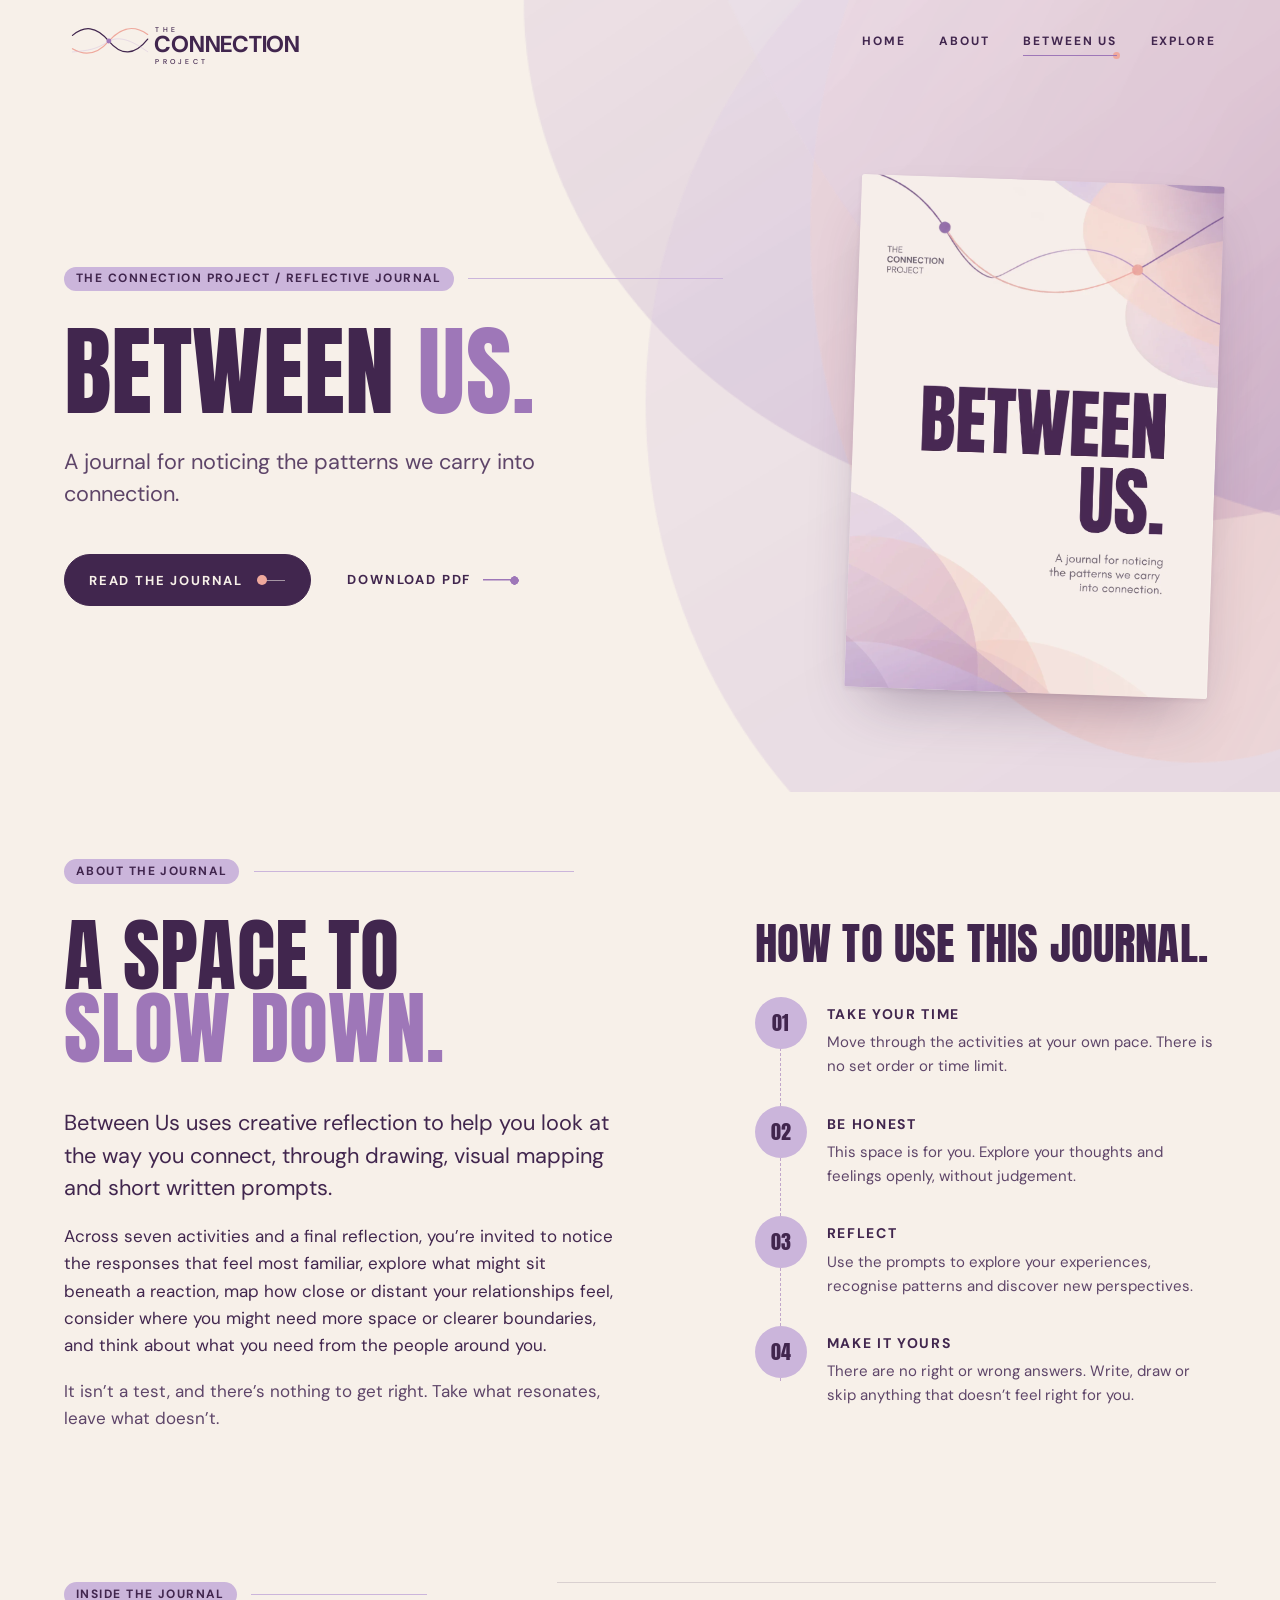
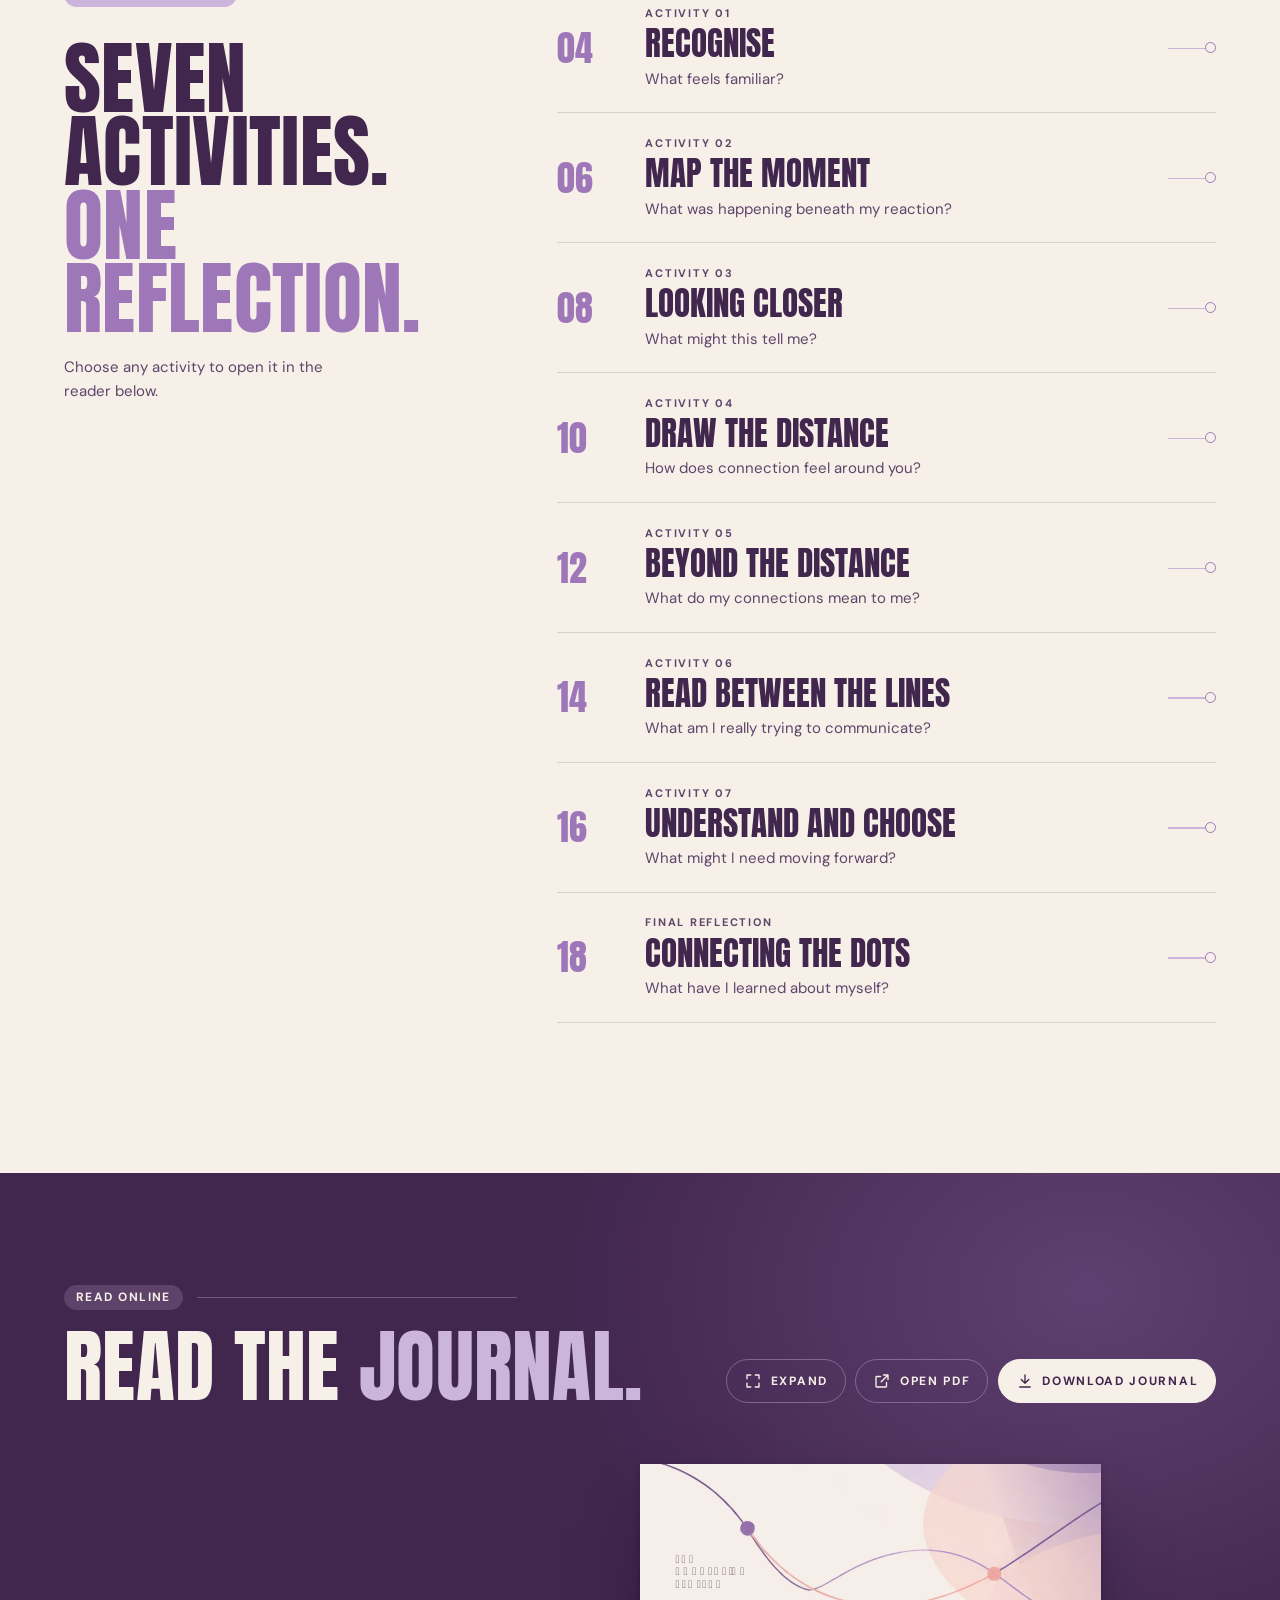
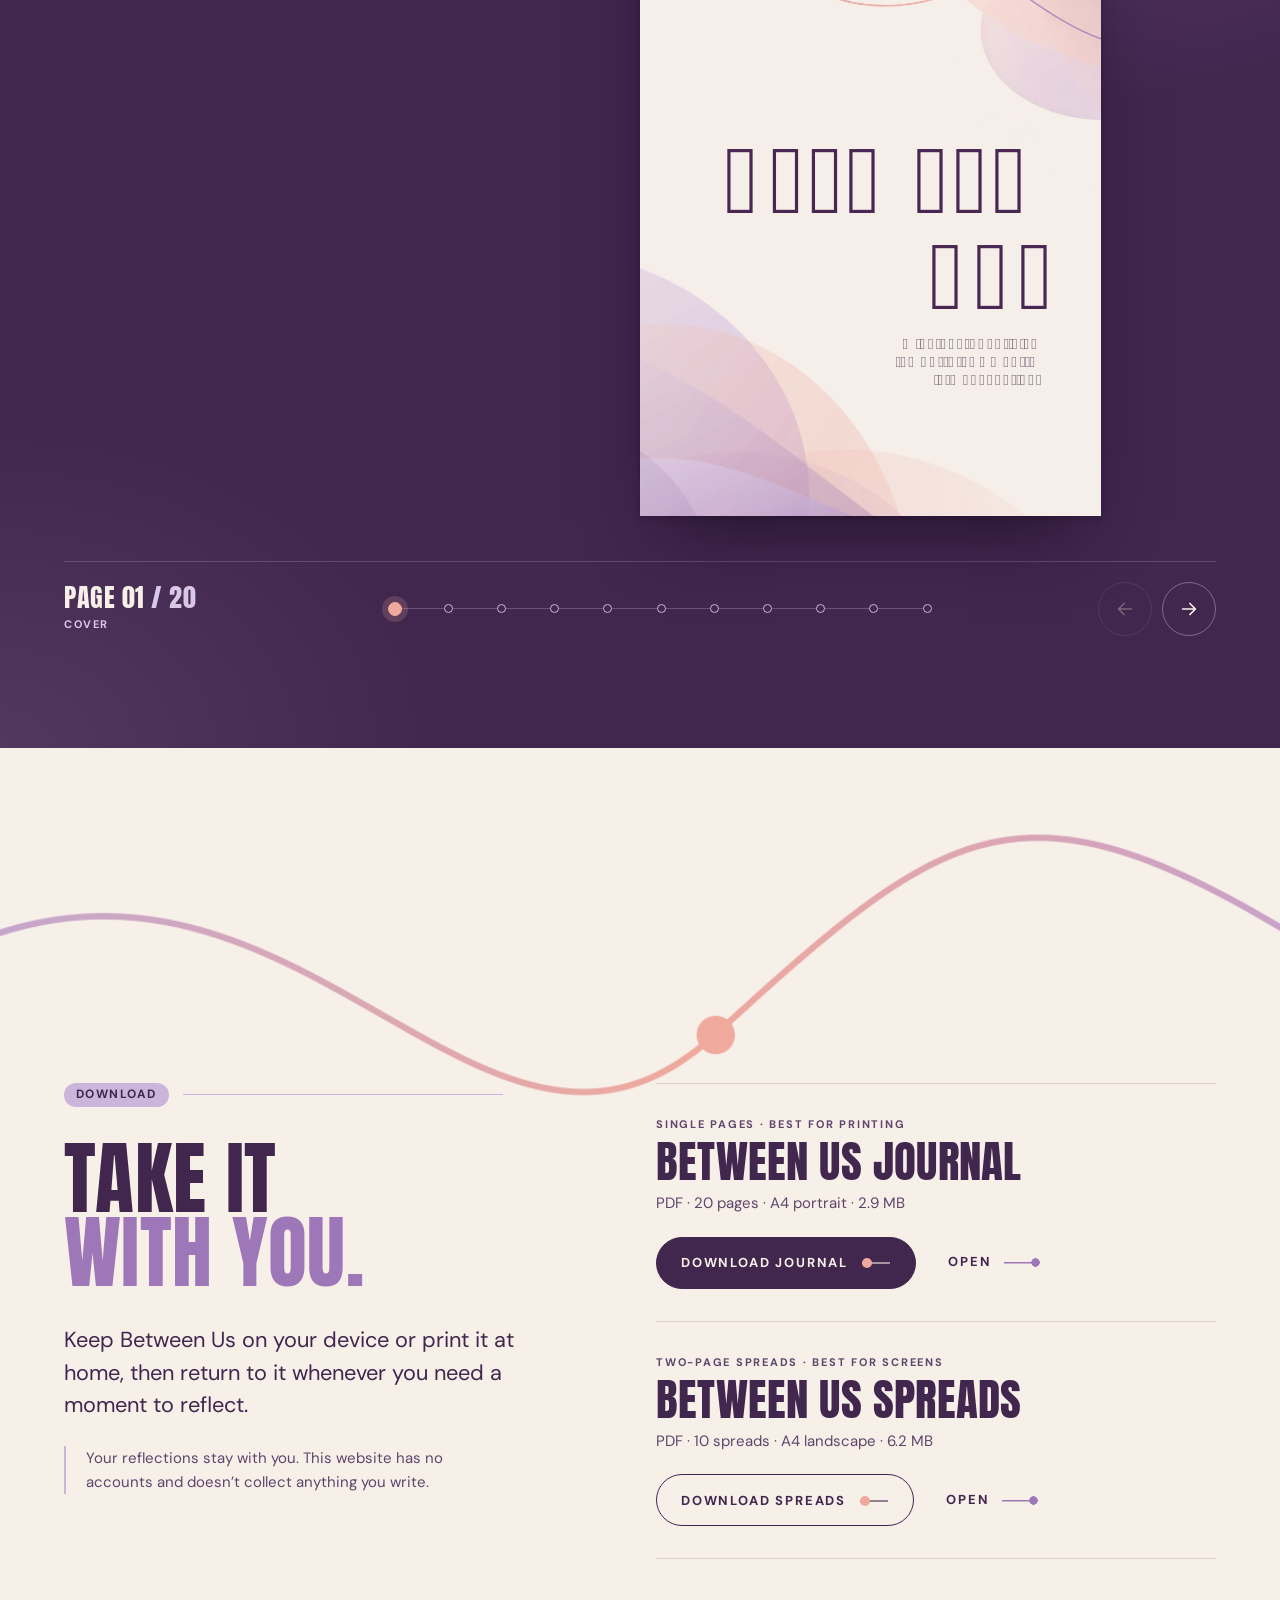
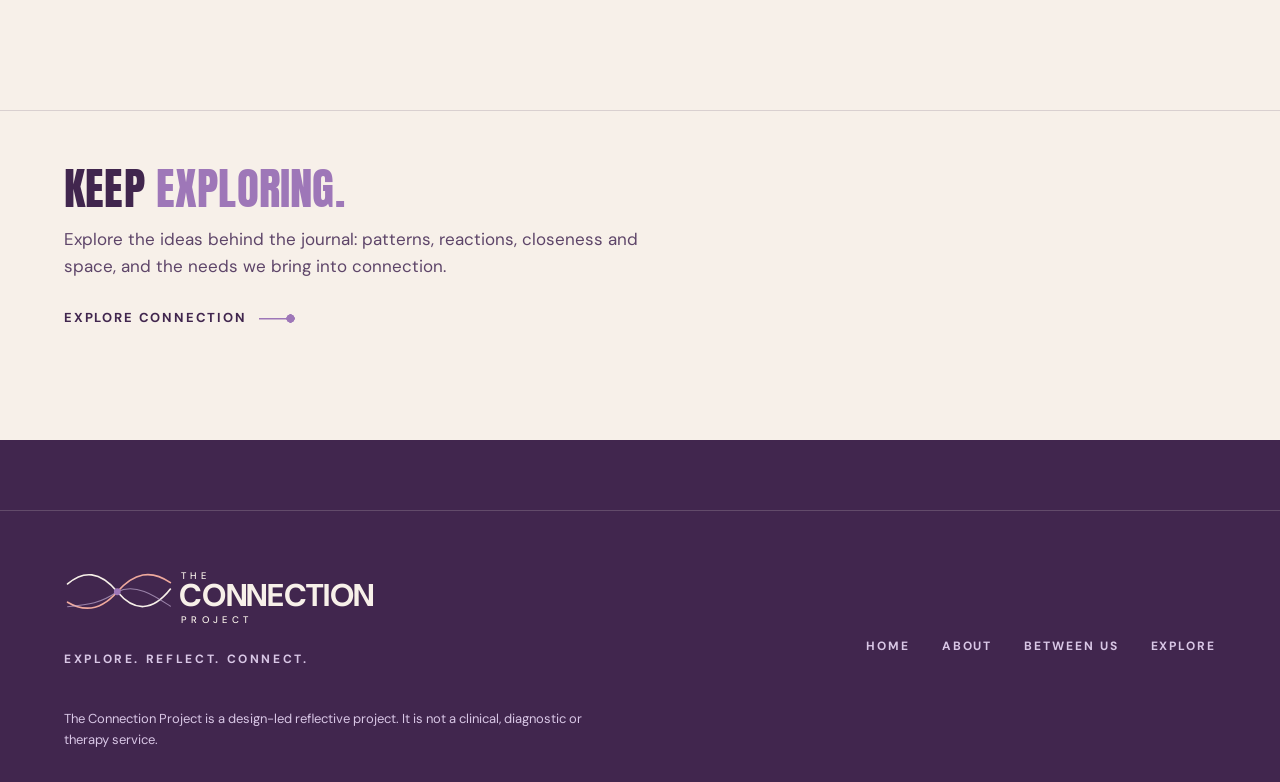
==== between-us.html @ 38d35b62 "The Connection Project website Homepage, Between Us journal page with online reader and downloads, a" ====
<!doctype html>
<html lang="en-GB">
<head>
<meta charset="utf-8">
<meta name="viewport" content="width=device-width, initial-scale=1, viewport-fit=cover">
<title>Between Us</title>
<meta name="claude:viewport-fit-sides" content="cover">
<meta name="description" content="Between Us is a 20-page guided reflective journal from The Connection Project. Read it online or download the PDF.">
<script>document.documentElement.classList.add("js")</script>
<link rel="preconnect" href="https://fonts.googleapis.com">
<link rel="preconnect" href="https://fonts.gstatic.com" crossorigin>
<link rel="stylesheet" href="https://fonts.googleapis.com/css2?family=Anton&family=DM+Sans:opsz,wght@9..40,400;9..40,500;9..40,700&display=swap">
<link rel="stylesheet" href="css/main.css">
<link rel="stylesheet" href="css/between-us.css">
</head>
<body>
<a class="skip-link" href="#main">Skip to content</a>

<!-- ============ HEADER (shared across pages) ============ -->
<header class="site-header" data-header>
  <div class="wrap site-header__inner">
    <a class="logo" href="./" aria-label="The Connection Project, home">
      <svg class="logo__svg" viewBox="0 0 960 240" aria-hidden="true" focusable="false">
        <g transform="translate(20,52) scale(0.99)" fill="none" stroke-linecap="round">
          <path d="M 14 42 C 61 2, 109 3, 161 65 C 211 125, 265 124, 318 57" stroke="#41264E" stroke-width="5"/>
          <path d="M 14 96 C 68 128, 116 117, 161 65 C 211 9, 260 -2, 318 38" stroke="#EFA99D" stroke-width="5"/>
          <path d="M 14 109 C 79 103, 111 99, 161 65 C 217 36, 280 83, 318 108" stroke="#CBB5DB" stroke-width="3" opacity="0.5"/>
          <circle cx="161" cy="65" r="10" fill="#9E77B8"/>
        </g>
        <g fill="#41264E" font-family="'DM Sans', 'Helvetica Neue', Arial, sans-serif">
          <text x="365" y="78" font-size="28" font-weight="500" letter-spacing="13">THE</text>
          <text x="361" y="158" font-size="92" font-weight="700" letter-spacing="-1">CONNECTION</text>
          <text x="365" y="208" font-size="28" font-weight="500" letter-spacing="13">PROJECT</text>
        </g>
      </svg>
    </a>
    <button class="nav-toggle" type="button" aria-expanded="false" aria-controls="site-nav" data-nav-toggle>
      <span class="sr-only">Menu</span><span class="nav-toggle__lines" aria-hidden="true"></span>
    </button>
    <nav id="site-nav" class="site-nav" aria-label="Main" data-nav>
      <ul>
        <li><a href="./">Home</a></li>
        <li><a href="./#about">About</a></li>
        <li><a href="between-us.html" aria-current="page">Between Us</a></li>
        <li><a href="explore.html">Explore</a></li>
      </ul>
    </nav>
  </div>
</header>

<main id="main">

  <!-- ============ HERO ============ -->
  <section class="page-hero bu-hero" aria-labelledby="page-title">
    <img class="page-hero__deco" src="assets/graphics/shapes-layered.png" alt="" width="623" height="818" aria-hidden="true">
    <div class="wrap page-hero__grid">
      <div class="page-hero__text">
        <div class="tab-rule"><span class="tab">The Connection Project / Reflective journal</span></div>
        <h1 id="page-title" class="page-hero__title">Between <span class="hl">Us.</span></h1>
        <p class="page-hero__lead lead">A journal for noticing the patterns we carry into connection.</p>
        <div class="bu-hero__actions">
          <a class="btn" href="#reader">Read the journal <span class="btn__node" aria-hidden="true"></span></a>
          <a class="link-line" href="assets/journal/between-us-journal.pdf" download="Between-Us-Journal.pdf">Download PDF</a>
        </div>
      </div>
      <figure class="page-hero__media">
        <img class="page-hero__cover" src="assets/journal/pages/page-01.webp" alt="The cover of Between Us: a lavender page with layered translucent shapes and a single connection line." width="1075" height="1521">
      </figure>
    </div>
  </section>

  <!-- ============ INTRODUCTION ============ -->
  <section class="bu-intro section" aria-labelledby="intro-title">
    <div class="wrap bu-intro__grid">
      <div class="bu-intro__text">
        <div class="tab-rule" data-reveal><span class="tab">About the journal</span></div>
        <h2 id="intro-title" class="h-xl" data-reveal>A space to <span class="hl">slow down.</span></h2>
        <div class="bu-intro__copy" data-reveal>
          <p class="lead">Between Us uses creative reflection to help you look at the way you connect, through drawing, visual mapping and short written prompts.</p>
          <p>Across seven activities and a final reflection, you’re invited to notice the responses that feel most familiar, explore what might sit beneath a reaction, map how close or distant your relationships feel, consider where you might need more space or clearer boundaries, and think about what you need from the people around you.</p>
          <p class="muted">It isn’t a test, and there’s nothing to get right. Take what resonates, leave what doesn’t.</p>
        </div>
      </div>

      <div class="bu-howto" data-reveal>
        <h3 class="bu-howto__title">How to use this journal.</h3>
        <ol class="bu-howto__list">
          <li><span class="bu-howto__num" aria-hidden="true">01</span><div><h4>Take your time</h4><p>Move through the activities at your own pace. There is no set order or time limit.</p></div></li>
          <li><span class="bu-howto__num" aria-hidden="true">02</span><div><h4>Be honest</h4><p>This space is for you. Explore your thoughts and feelings openly, without judgement.</p></div></li>
          <li><span class="bu-howto__num" aria-hidden="true">03</span><div><h4>Reflect</h4><p>Use the prompts to explore your experiences, recognise patterns and discover new perspectives.</p></div></li>
          <li><span class="bu-howto__num" aria-hidden="true">04</span><div><h4>Make it yours</h4><p>There are no right or wrong answers. Write, draw or skip anything that doesn’t feel right for you.</p></div></li>
        </ol>
      </div>
    </div>
  </section>

  <!-- ============ CONTENTS ============ -->
  <section class="bu-contents section" aria-labelledby="contents-title">
    <div class="wrap bu-contents__grid">
      <div class="bu-contents__head">
        <div class="tab-rule" data-reveal><span class="tab">Inside the journal</span></div>
        <h2 id="contents-title" class="h-xl" data-reveal>Seven activities. <span class="hl">One reflection.</span></h2>
        <p class="muted bu-contents__note" data-reveal>Choose any activity to open it in the reader below.</p>
      </div>
      <ol class="bu-contents__list">
        <li><button type="button" class="toc" data-goto="4"><span class="toc__page">04</span><span class="toc__body"><span class="toc__kicker">Activity 01</span><span class="toc__title">Recognise</span><span class="toc__q">What feels familiar?</span></span><span class="toc__go" aria-hidden="true"></span></button></li>
        <li><button type="button" class="toc" data-goto="6"><span class="toc__page">06</span><span class="toc__body"><span class="toc__kicker">Activity 02</span><span class="toc__title">Map the moment</span><span class="toc__q">What was happening beneath my reaction?</span></span><span class="toc__go" aria-hidden="true"></span></button></li>
        <li><button type="button" class="toc" data-goto="8"><span class="toc__page">08</span><span class="toc__body"><span class="toc__kicker">Activity 03</span><span class="toc__title">Looking closer</span><span class="toc__q">What might this tell me?</span></span><span class="toc__go" aria-hidden="true"></span></button></li>
        <li><button type="button" class="toc" data-goto="10"><span class="toc__page">10</span><span class="toc__body"><span class="toc__kicker">Activity 04</span><span class="toc__title">Draw the distance</span><span class="toc__q">How does connection feel around you?</span></span><span class="toc__go" aria-hidden="true"></span></button></li>
        <li><button type="button" class="toc" data-goto="12"><span class="toc__page">12</span><span class="toc__body"><span class="toc__kicker">Activity 05</span><span class="toc__title">Beyond the distance</span><span class="toc__q">What do my connections mean to me?</span></span><span class="toc__go" aria-hidden="true"></span></button></li>
        <li><button type="button" class="toc" data-goto="14"><span class="toc__page">14</span><span class="toc__body"><span class="toc__kicker">Activity 06</span><span class="toc__title">Read between the lines</span><span class="toc__q">What am I really trying to communicate?</span></span><span class="toc__go" aria-hidden="true"></span></button></li>
        <li><button type="button" class="toc" data-goto="16"><span class="toc__page">16</span><span class="toc__body"><span class="toc__kicker">Activity 07</span><span class="toc__title">Understand and choose</span><span class="toc__q">What might I need moving forward?</span></span><span class="toc__go" aria-hidden="true"></span></button></li>
        <li><button type="button" class="toc toc--final" data-goto="18"><span class="toc__page">18</span><span class="toc__body"><span class="toc__kicker">Final reflection</span><span class="toc__title">Connecting the dots</span><span class="toc__q">What have I learned about myself?</span></span><span class="toc__go" aria-hidden="true"></span></button></li>
      </ol>
    </div>
  </section>

  <!-- ============ ONLINE READER ============ -->
  <section id="reader" class="reader on-plum" aria-labelledby="reader-title">
    <div class="wrap">
      <div class="reader__head">
        <div>
          <div class="tab-rule"><span class="tab">Read online</span></div>
          <h2 id="reader-title" class="reader__title">Read the <span class="reader__hl">journal.</span></h2>
        </div>
        <div class="reader__tools">
          <button type="button" class="reader__tool" data-reader-expand aria-pressed="false">
            <svg viewBox="0 0 24 24" aria-hidden="true" focusable="false"><path d="M4 9V4h5M20 9V4h-5M4 15v5h5M20 15v5h-5" fill="none" stroke="currentColor" stroke-width="1.8" stroke-linecap="round" stroke-linejoin="round"/></svg>
            <span data-reader-expand-label>Expand</span>
          </button>
          <a class="reader__tool" href="assets/journal/between-us-journal.pdf" target="_blank" rel="noopener">
            <svg viewBox="0 0 24 24" aria-hidden="true" focusable="false"><path d="M14 4h6v6M20 4l-9 9M18 14v5a1 1 0 0 1-1 1H5a1 1 0 0 1-1-1V7a1 1 0 0 1 1-1h5" fill="none" stroke="currentColor" stroke-width="1.8" stroke-linecap="round" stroke-linejoin="round"/></svg>
            <span>Open PDF<span class="sr-only"> (opens in a new tab)</span></span>
          </a>
          <a class="reader__tool reader__tool--accent" href="assets/journal/between-us-journal.pdf" download="Between-Us-Journal.pdf">
            <svg viewBox="0 0 24 24" aria-hidden="true" focusable="false"><path d="M12 4v11M7 10l5 5 5-5M5 20h14" fill="none" stroke="currentColor" stroke-width="1.8" stroke-linecap="round" stroke-linejoin="round"/></svg>
            <span>Download journal</span>
          </a>
        </div>
      </div>

      <div class="reader__viewer" data-reader data-src="assets/journal/between-us-journal.pdf">
        <button type="button" class="reader__close" data-reader-close hidden>
          <span>Close</span>
          <svg viewBox="0 0 24 24" aria-hidden="true" focusable="false"><path d="M6 6l12 12M18 6L6 18" fill="none" stroke="currentColor" stroke-width="1.8" stroke-linecap="round"/></svg>
        </button>
        <div class="reader__stage" data-reader-stage tabindex="0" role="group" aria-roledescription="journal reader" aria-label="Between Us journal. Use the left and right arrow keys to turn pages.">
          <div class="reader__spread" data-reader-spread>
            <div class="reader__page reader__page--left" data-reader-slot="0"></div>
            <div class="reader__page reader__page--right" data-reader-slot="1"></div>
          </div>
          <div class="reader__message" data-reader-message role="status">
            <span class="reader__loader" aria-hidden="true"></span>
            <span data-reader-message-text>Opening the journal…</span>
          </div>
        </div>

        <div class="reader__controls">
          <div class="reader__status">
            <p class="reader__indicator"><span data-reader-pages>Page 01</span> <span class="reader__total">/ 20</span></p>
            <p class="reader__chapter" data-reader-chapter>Cover</p>
          </div>
          <ol class="reader__track" data-reader-track aria-label="Jump to a page"></ol>
          <div class="reader__progress" aria-hidden="true"><span data-reader-progress></span></div>
          <div class="reader__nav">
            <button type="button" class="reader__btn" data-reader-prev aria-label="Previous page"><svg viewBox="0 0 24 24" aria-hidden="true" focusable="false"><path d="M19 12H6M11 6l-6 6 6 6" fill="none" stroke="currentColor" stroke-width="1.8" stroke-linecap="round" stroke-linejoin="round"/></svg></button>
            <button type="button" class="reader__btn reader__btn--next" data-reader-next aria-label="Next page"><svg viewBox="0 0 24 24" aria-hidden="true" focusable="false"><path d="M19 12H6M11 6l-6 6 6 6" fill="none" stroke="currentColor" stroke-width="1.8" stroke-linecap="round" stroke-linejoin="round"/></svg></button>
          </div>
        </div>
        <p class="sr-only" aria-live="polite" data-reader-live></p>
      </div>
      <noscript><p class="reader__noscript">The online reader needs JavaScript. You can still <a href="assets/journal/between-us-journal.pdf">open the journal as a PDF</a>.</p></noscript>
    </div>
  </section>

  <!-- ============ DOWNLOAD ============ -->
  <section id="download" class="bu-download section" aria-labelledby="download-title">
    <img class="bu-wave" src="assets/graphics/connection-wave.png" alt="" width="1200" height="251" loading="lazy" aria-hidden="true">
    <div class="wrap bu-download__grid">
      <div class="bu-download__text">
        <div class="tab-rule" data-reveal><span class="tab">Download</span></div>
        <h2 id="download-title" class="h-xl" data-reveal>Take it <span class="hl">with you.</span></h2>
        <p class="lead" data-reveal>Keep Between Us on your device or print it at home, then return to it whenever you need a moment to reflect.</p>
        <p class="muted bu-download__privacy" data-reveal>Your reflections stay with you. This website has no accounts and doesn’t collect anything you write.</p>
      </div>
      <ul class="bu-files">
        <li class="bu-file" data-reveal>
          <div class="bu-file__info">
            <p class="bu-file__kicker label">Single pages · Best for printing</p>
            <h3 class="bu-file__name">Between Us journal</h3>
            <p class="bu-file__meta">PDF · 20 pages · A4 portrait · 2.9 MB</p>
          </div>
          <div class="bu-file__actions">
            <a class="btn" href="assets/journal/between-us-journal.pdf" download="Between-Us-Journal.pdf">Download journal <span class="btn__node" aria-hidden="true"></span></a>
            <a class="link-line" href="assets/journal/between-us-journal.pdf" target="_blank" rel="noopener">Open<span class="sr-only"> the journal PDF in a new tab</span></a>
          </div>
        </li>
        <li class="bu-file" data-reveal>
          <div class="bu-file__info">
            <p class="bu-file__kicker label">Two-page spreads · Best for screens</p>
            <h3 class="bu-file__name">Between Us spreads</h3>
            <p class="bu-file__meta">PDF · 10 spreads · A4 landscape · 6.2 MB</p>
          </div>
          <div class="bu-file__actions">
            <a class="btn btn--outline" href="assets/journal/between-us-spreads.pdf" download="Between-Us-Journal-Spreads.pdf">Download spreads <span class="btn__node" aria-hidden="true"></span></a>
            <a class="link-line" href="assets/journal/between-us-spreads.pdf" target="_blank" rel="noopener">Open<span class="sr-only"> the spreads PDF in a new tab</span></a>
          </div>
        </li>
      </ul>
    </div>
  </section>

  <!-- ============ NEXT ============ -->
  <section class="bu-next" aria-labelledby="next-title">
    <div class="wrap bu-next__inner">
      <h2 id="next-title" class="bu-next__title">Keep <span class="hl">exploring.</span></h2>
      <p class="muted">Explore the ideas behind the journal: patterns, reactions, closeness and space, and the needs we bring into connection.</p>
      <a class="link-line" href="explore.html">Explore connection</a>
    </div>
  </section>
</main>

<!-- ============ FOOTER (shared across pages) ============ -->
<footer class="site-footer">
  <div class="wrap footer__inner">
    <div>
      <svg class="footer__logo" viewBox="0 0 960 240" role="img" aria-label="The Connection Project">
        <g transform="translate(20,52) scale(0.99)" fill="none" stroke-linecap="round">
          <path d="M 14 42 C 61 2, 109 3, 161 65 C 211 125, 265 124, 318 57" stroke="#F7F0E9" stroke-width="5"/>
          <path d="M 14 96 C 68 128, 116 117, 161 65 C 211 9, 260 -2, 318 38" stroke="#EFA99D" stroke-width="5"/>
          <path d="M 14 109 C 79 103, 111 99, 161 65 C 217 36, 280 83, 318 108" stroke="#CBB5DB" stroke-width="3" opacity="0.65"/>
          <circle cx="161" cy="65" r="10" fill="#9E77B8"/>
        </g>
        <g fill="#F7F0E9" font-family="'DM Sans', 'Helvetica Neue', Arial, sans-serif">
          <text x="365" y="78" font-size="28" font-weight="500" letter-spacing="13">THE</text>
          <text x="361" y="158" font-size="92" font-weight="700" letter-spacing="-1">CONNECTION</text>
          <text x="365" y="208" font-size="28" font-weight="500" letter-spacing="13">PROJECT</text>
        </g>
      </svg>
      <p class="footer__tag">Explore. Reflect. Connect.</p>
    </div>
    <nav class="footer__nav" aria-label="Footer">
      <ul>
        <li><a href="./">Home</a></li>
        <li><a href="./#about">About</a></li>
        <li><a href="between-us.html">Between Us</a></li>
        <li><a href="explore.html">Explore</a></li>
      </ul>
    </nav>
  </div>
  <div class="wrap"><p class="footer__base">The Connection Project is a design-led reflective project. It is not a clinical, diagnostic or therapy service.</p></div>
</footer>

<script src="js/vendor/pdf.min.js" defer></script>
<script src="js/main.js" defer></script>
<script src="js/reader.js" defer></script>
</body>
</html>
---- css/main.css ----
/* ==========================================================================
   THE CONNECTION PROJECT — shared design system
   Layout concept: asymmetric editorial grid on warm cream, oversized condensed
   headlines on the left, connection-line graphics bleeding off the right edge.
   ========================================================================== */

:root {
  /* Brand colour */
  --plum: #41264E;          /* primary type, dark sections */
  --orchid: #9E77B8;        /* connection lines, interactive details, large highlight type */
  --lilac: #CBB5DB;         /* supporting shapes, tabs */
  --coral: #EFA99D;         /* nodes, emphasis, selected states — use sparingly */
  --cream: #F7F0E9;         /* main background */

  /* Derived tints (kept within the brand family) */
  --plum-soft: #5E4569;     /* secondary text on cream (AA) */
  --lilac-wash: #EDE2EE;    /* tinted panels */
  --lilac-on-plum: #D9C7E6; /* body text on plum (AA) */
  --rule: rgba(65, 38, 78, 0.16);
  --rule-on-plum: rgba(247, 240, 233, 0.18);

  /* Type */
  --font-display: "Anton", "Bebas Neue", "Oswald", Impact, "Arial Narrow", sans-serif;
  --font-body: "DM Sans", "Helvetica Neue", Arial, system-ui, sans-serif;

  --fs-hero: clamp(3.4rem, 9.3vw - 1rem, 9rem);      /* sized so the headline ends before the linework */
  --fs-h1: clamp(3rem, 1.4rem + 6vw, 8rem);
  --fs-h2: clamp(2.6rem, 1.3rem + 4.6vw, 6rem);
  --fs-h3: clamp(2rem, 1.4rem + 1.8vw, 3rem);
  --fs-lead: clamp(1.125rem, 1rem + 0.45vw, 1.375rem);
  --fs-body: 1.0625rem;
  --fs-small: 0.9375rem;
  --fs-label: 0.75rem;

  /* Space & layout */
  --gutter: clamp(20px, 5vw, 80px);
  --max: 1440px;
  --section-y: clamp(5rem, 3rem + 8vw, 11rem);
  --ease: cubic-bezier(0.22, 0.61, 0.36, 1);
  --header-h: 84px;

  color-scheme: light;
}

/* ---------- Base ---------- */
*, *::before, *::after { box-sizing: border-box; }

html {
  scroll-behavior: smooth;
  scroll-padding-top: var(--header-h);
  -webkit-text-size-adjust: 100%;
}

body {
  margin: 0;
  background: var(--cream);
  color: var(--plum);
  font-family: var(--font-body);
  font-size: var(--fs-body);
  line-height: 1.6;
  -webkit-font-smoothing: antialiased;
  overflow-x: hidden;
}

/* Paints the phone status-bar band behind the sticky header */
body::before {
  content: "";
  position: fixed;
  inset: 0 0 auto;
  height: env(safe-area-inset-top, 0px);
  z-index: 60;
  background: var(--cream);
}

[hidden] { display: none !important; }
img, svg { display: block; max-width: 100%; }
a { color: inherit; }
p { margin: 0; }
ul, ol { margin: 0; padding: 0; list-style: none; }
figure { margin: 0; }

h1, h2, h3, .display {
  margin: 0;
  font-family: var(--font-display);
  font-weight: 400;
  text-transform: uppercase;
  line-height: 0.92;
  letter-spacing: 0.004em;
  text-wrap: balance;
}

:focus-visible {
  outline: 2px solid var(--orchid);
  outline-offset: 4px;
  border-radius: 2px;
}

::selection { background: var(--lilac); color: var(--plum); }

.sr-only {
  position: absolute !important;
  width: 1px; height: 1px;
  padding: 0; margin: -1px;
  overflow: hidden; clip: rect(0 0 0 0);
  white-space: nowrap; border: 0;
}

.skip-link {
  position: absolute;
  left: 16px; top: -100px;
  z-index: 100;
  padding: 0.75rem 1rem;
  background: var(--plum); color: var(--cream);
  font-weight: 700; text-decoration: none;
}
.skip-link:focus { top: calc(12px + env(safe-area-inset-top, 0px)); }

/* ---------- Layout ---------- */
.wrap {
  width: 100%;
  max-width: var(--max);
  margin-inline: auto;
  padding-left: max(var(--gutter), env(safe-area-inset-left, 0px));
  padding-right: max(var(--gutter), env(safe-area-inset-right, 0px));
}

.section { position: relative; padding-block: var(--section-y); }

/* ---------- Typography helpers ---------- */
.hl { color: var(--orchid); font-style: normal; }           /* highlighted words in headlines */
.h-xl { font-size: var(--fs-h2); }
.lead { font-size: var(--fs-lead); line-height: 1.5; }
.muted { color: var(--plum-soft); }

/* Small uppercase label with generous tracking */
.label {
  font-family: var(--font-body);
  font-size: var(--fs-label);
  font-weight: 700;
  letter-spacing: 0.16em;
  text-transform: uppercase;
}

/* Journal-style tab: lilac pill followed by a hairline (as on every journal page) */
.tab-rule {
  display: flex;
  align-items: center;
  gap: 0.9rem;
  margin-bottom: clamp(1.5rem, 1rem + 1.5vw, 2.5rem);
}
.tab-rule::after {
  content: "";
  flex: 1;
  height: 1px;
  background: var(--lilac);
  max-width: 320px;
}
.tab {
  display: inline-block;
  padding: 0.4em 1em 0.35em;
  border-radius: 999px;
  background: var(--lilac);
  color: var(--plum);
  font-size: var(--fs-label);
  font-weight: 700;
  letter-spacing: 0.12em;
  text-transform: uppercase;
  line-height: 1.3;
}
.on-plum .tab { background: rgba(203, 181, 219, 0.2); color: var(--cream); }
.on-plum .tab-rule::after { background: rgba(203, 181, 219, 0.35); }

/* ---------- Buttons & links ---------- */
.btn {
  --btn-bg: var(--plum);
  --btn-fg: var(--cream);
  position: relative;
  display: inline-flex;
  align-items: center;
  gap: 0.85rem;
  min-height: 52px;
  padding: 0.95rem 1.6rem 0.9rem 1.5rem;
  border: 1.5px solid var(--btn-bg);
  border-radius: 999px;
  background: var(--btn-bg);
  color: var(--btn-fg);
  font-family: var(--font-body);
  font-size: 0.8125rem;
  font-weight: 700;
  letter-spacing: 0.14em;
  text-transform: uppercase;
  text-decoration: none;
  line-height: 1;
  cursor: pointer;
  transition: background-color 0.35s var(--ease), color 0.35s var(--ease), border-color 0.35s var(--ease);
}
/* the node: a small coral circle that travels along a short line on hover */
.btn__node {
  position: relative;
  width: 28px; height: 10px;
  flex: none;
}
.btn__node::before {
  content: "";
  position: absolute; left: 0; right: 0; top: 50%;
  height: 1.5px; margin-top: -0.75px;
  background: currentColor; opacity: 0.55;
}
.btn__node::after {
  content: "";
  position: absolute; top: 50%; left: 0;
  width: 10px; height: 10px; margin-top: -5px;
  border-radius: 50%;
  background: var(--coral);
  transition: transform 0.45s var(--ease);
}
.btn:hover .btn__node::after,
.btn:focus-visible .btn__node::after { transform: translateX(18px); }
.btn:hover { --btn-bg: #2F1B39; }
.btn:active { --btn-bg: var(--coral); --btn-fg: var(--plum); }

.btn--outline { --btn-fg: var(--plum); background: transparent; }
.btn--outline:hover { background: var(--plum); color: var(--cream); }

.btn--light { --btn-bg: var(--cream); --btn-fg: var(--plum); }
.btn--light:hover { --btn-bg: var(--lilac); }

/* Text link with a line that extends to a node */
.link-line {
  display: inline-flex;
  align-items: center;
  gap: 0.75rem;
  min-height: 44px;
  font-size: 0.8125rem;
  font-weight: 700;
  letter-spacing: 0.14em;
  text-transform: uppercase;
  text-decoration: none;
}
.link-line::after {
  content: "";
  width: 36px; height: 9px;
  background:
    radial-gradient(circle at calc(100% - 4.5px) 50%, var(--orchid) 4px, transparent 4.5px),
    linear-gradient(var(--orchid), var(--orchid)) left center / calc(100% - 6px) 1.5px no-repeat;
  transition: width 0.45s var(--ease);
}
.link-line:hover::after, .link-line:focus-visible::after { width: 60px; }

/* ---------- Header / navigation ---------- */
.site-header {
  position: sticky;
  top: env(safe-area-inset-top, 0px);
  z-index: 50;
  background: rgba(247, 240, 233, 0);
  transition: background-color 0.4s var(--ease), box-shadow 0.4s var(--ease);
}
.site-header.is-scrolled {
  background: rgba(247, 240, 233, 0.92);
  -webkit-backdrop-filter: blur(10px);
  backdrop-filter: blur(10px);
  box-shadow: 0 1px 0 var(--rule);
}
.site-header__inner {
  display: flex;
  align-items: center;
  justify-content: space-between;   /* logo stays left-aligned */
  gap: 1.5rem;
  min-height: var(--header-h);
}

/* Logo: primary logo (left aligned) in brand colours, set in DM Sans; inlined so the web font renders */
.logo__svg { display: block; height: 60px; width: auto; aspect-ratio: 960 / 240; overflow: visible; }

.site-nav ul { display: flex; gap: clamp(1.25rem, 2.6vw, 2.75rem); }
.site-nav a {
  position: relative;
  display: inline-flex;
  align-items: center;
  min-height: 44px;
  font-size: 0.75rem;
  font-weight: 700;
  letter-spacing: 0.16em;
  text-transform: uppercase;
  text-decoration: none;
}
/* hover/current: a line grows and ends in a node */
.site-nav a::after {
  content: "";
  position: absolute;
  left: 0; bottom: 8px;
  width: 100%; height: 1.5px;
  background: var(--orchid);
  transform: scaleX(0);
  transform-origin: left;
  transition: transform 0.45s var(--ease);
}
.site-nav a::before {
  content: "";
  position: absolute;
  right: -3px; bottom: 5.5px;
  width: 7px; height: 7px;
  border-radius: 50%;
  background: var(--coral);
  transform: scale(0);
  transition: transform 0.3s var(--ease) 0.2s;
}
.site-nav a:hover::after, .site-nav a:focus-visible::after,
.site-nav a[aria-current="page"]::after { transform: scaleX(1); }
.site-nav a:hover::before, .site-nav a:focus-visible::before,
.site-nav a[aria-current="page"]::before { transform: scale(1); }

.nav-toggle {
  display: none;
  position: relative;
  width: 48px; height: 48px;
  margin-right: -10px;
  border: 0; background: transparent;
  color: var(--plum);
  cursor: pointer;
}
.nav-toggle__lines,
.nav-toggle__lines::before {
  position: absolute;
  left: 12px; right: 12px;
  height: 1.5px;
  background: currentColor;
  transition: transform 0.35s var(--ease), top 0.35s var(--ease);
}
.nav-toggle__lines { top: 20px; }
.nav-toggle__lines::before { content: ""; left: 0; right: 0; top: 7px; }
.nav-toggle[aria-expanded="true"] .nav-toggle__lines { top: 23.5px; transform: rotate(45deg); }
.nav-toggle[aria-expanded="true"] .nav-toggle__lines::before { top: 0; transform: rotate(-90deg); }

@media (max-width: 820px) {
  .nav-toggle { display: block; }
  .site-nav {
    position: fixed;
    inset: calc(var(--header-h) + env(safe-area-inset-top, 0px)) 0 auto 0;
    padding: 1rem max(var(--gutter), env(safe-area-inset-right, 0px)) 2.5rem max(var(--gutter), env(safe-area-inset-left, 0px));
    background: var(--cream);
    box-shadow: 0 1px 0 var(--rule), 0 24px 40px -24px rgba(65, 38, 78, 0.25);
    visibility: hidden;
    opacity: 0;
    transform: translateY(-8px);
    transition: opacity 0.3s var(--ease), transform 0.3s var(--ease), visibility 0s linear 0.3s;
  }
  .site-nav.is-open {
    visibility: visible;
    opacity: 1;
    transform: none;
    transition: opacity 0.3s var(--ease), transform 0.3s var(--ease);
  }
  .site-nav ul { flex-direction: column; gap: 0; }
  .site-nav li + li { border-top: 1px solid var(--rule); }
  .site-nav a {
    display: flex;
    min-height: 64px;
    font-family: var(--font-display);
    font-weight: 400;
    font-size: 2rem;
    letter-spacing: 0.01em;
  }
  .site-nav a::after { bottom: 14px; width: 2.2em; }
  .site-nav a::before { display: none; }
  .site-header.menu-open { background: var(--cream); box-shadow: none; }
}

@media (max-width: 1023px) {
  .logo__svg { height: 54px; }
}
@media (max-width: 440px) {
  :root { --header-h: 76px; }
  .logo__svg { height: 46px; }
}

/* ---------- Footer ---------- */
.site-footer {
  background: var(--plum);
  color: var(--cream);
  padding-block: clamp(3rem, 2rem + 3vw, 5rem) 2rem;
}
.footer__inner {
  display: flex;
  flex-wrap: wrap;
  justify-content: space-between;
  align-items: flex-end;
  gap: 2.5rem;
  padding-top: 2.5rem;
  border-top: 1px solid var(--rule-on-plum);
}
.footer__logo { display: block; height: clamp(60px, 4vw + 40px, 84px); width: auto; aspect-ratio: 960 / 240; margin-left: -8px; overflow: visible; }
.footer__name {
  font-family: var(--font-display);
  font-size: clamp(1.75rem, 1.2rem + 2vw, 2.75rem);
  text-transform: uppercase;
  line-height: 1;
}
.footer__tag {
  margin-top: 0.9rem;
  color: var(--lilac-on-plum);
  font-size: var(--fs-label);
  font-weight: 700;
  letter-spacing: 0.22em;
  text-transform: uppercase;
}
.footer__nav ul { display: flex; flex-wrap: wrap; gap: 0.25rem 2rem; }
.footer__nav a {
  display: inline-flex;
  align-items: center;
  min-height: 44px;
  font-size: 0.75rem;
  font-weight: 700;
  letter-spacing: 0.16em;
  text-transform: uppercase;
  text-decoration: none;
  color: var(--lilac-on-plum);
  transition: color 0.3s var(--ease);
}
.footer__nav a:hover, .footer__nav a:focus-visible { color: var(--coral); }
.footer__base {
  margin-top: 2.5rem;
  color: var(--lilac-on-plum);
  font-size: 0.8125rem;
  max-width: 60ch;
}
.site-footer :focus-visible { outline-color: var(--coral); }

/* ---------- Placeholder panel (clearly labelled, for work not yet built) ---------- */
.placeholder {
  display: grid;
  gap: 0.75rem;
  max-width: 760px;
  padding: clamp(1.5rem, 1rem + 2vw, 2.75rem);
  border: 1.5px dashed var(--orchid);
  border-radius: 28px;
  background: var(--lilac-wash);
}
.placeholder__flag {
  justify-self: start;
  padding: 0.35em 0.9em;
  border-radius: 999px;
  background: var(--plum);
  color: var(--cream);
  font-size: var(--fs-label);
  font-weight: 700;
  letter-spacing: 0.14em;
  text-transform: uppercase;
}

/* ---------- Scroll reveal (applied by JS to content below the fold only) ---------- */
.reveal-pending {
  opacity: 0;
  transform: translateY(28px);
}
.reveal-in {
  opacity: 1;
  transform: none;
  transition: opacity 0.9s var(--ease), transform 0.9s var(--ease);
  transition-delay: var(--reveal-delay, 0s);
}

/* ---------- Connection-line drawing (shared) ---------- */
.draw { stroke-dasharray: 1; stroke-dashoffset: 0; }
.js .draw { stroke-dashoffset: 1; }
.is-drawn .draw,
.draw.is-drawn { stroke-dashoffset: 0; transition: stroke-dashoffset 2.2s var(--ease); }

@media (prefers-reduced-motion: reduce) {
  html { scroll-behavior: auto; }
  *, *::before, *::after {
    animation-duration: 0.001ms !important;
    animation-iteration-count: 1 !important;
    transition-duration: 0.001ms !important;
    transition-delay: 0s !important;
  }
  .js .draw { stroke-dashoffset: 0; }
  .reveal-pending { opacity: 1; transform: none; }
}

.is-drawn .draw--late { transition-delay: 0.45s; }

/* ---------- Ambient motion on lines and nodes (all disabled by reduced motion) ---------- */
.breathe, .spin { transform-box: fill-box; transform-origin: center; }
.breathe { animation: breathe 4.8s ease-in-out infinite; }
.breathe--slow { animation-duration: 6.4s; }
.breathe--late { animation-delay: -2.4s; }
@keyframes breathe { 0%, 100% { transform: scale(1); } 50% { transform: scale(1.14); } }
.spin { animation: spin 60s linear infinite; }
@keyframes spin { to { transform: rotate(360deg); } }
/* dashed "uncertain" lines drift slowly along their path (dash pattern 2/9 or 2/8 repeats cleanly) */
.flow { animation: flow 24s linear infinite; }
@keyframes flow { to { stroke-dashoffset: -440; } }

/* ---------- Inner-page hero (Between Us / Explore) ---------- */
.page-hero {
  position: relative;
  overflow: hidden;
  isolation: isolate;
  margin-top: calc(-1 * var(--header-h));
  padding-block: calc(var(--header-h) + clamp(3rem, 2rem + 5vw, 7rem)) clamp(4rem, 3rem + 4vw, 7rem);
}
.page-hero__grid {
  display: grid;
  grid-template-columns: repeat(12, minmax(0, 1fr));
  gap: 2rem;
  align-items: center;
}
.page-hero__text { grid-column: 1 / span 7; min-width: 0; }
.page-hero__title { font-size: var(--fs-h1); }
.page-hero__lead { max-width: 34ch; margin-top: 1.75rem; color: var(--plum-soft); }
.page-hero__media { grid-column: 9 / -1; }
.page-hero__cover {
  width: min(100%, 380px);
  height: auto;
  border-radius: 3px;
  box-shadow: 0 2px 4px rgba(65, 38, 78, 0.08), 0 30px 60px -24px rgba(65, 38, 78, 0.4);
  transform: rotate(2deg);
}
.page-hero__deco {
  position: absolute;
  z-index: -1;
  right: 0; top: 0;
  width: min(60vw, 760px);
  height: auto;
  opacity: 0.8;
}
@media (max-width: 820px) {
  .page-hero__grid { grid-template-columns: minmax(0, 1fr); }
  .page-hero__text, .page-hero__media { grid-column: 1 / -1; }
  .page-hero__cover { width: min(70%, 320px); }
}
---- css/between-us.css ----
/* ==========================================================================
   BETWEEN US — journal page
   ========================================================================== */

.bu-hero__actions {
  display: flex;
  flex-wrap: wrap;
  align-items: center;
  gap: 1rem 2.25rem;
  margin-top: clamp(2rem, 1.5rem + 1.5vw, 2.75rem);
}

/* ---------- Introduction + how to use ---------- */
.bu-intro__grid,
.bu-contents__grid,
.bu-download__grid {
  display: grid;
  grid-template-columns: repeat(12, minmax(0, 1fr));
  gap: 2rem;
  align-items: start;
}
.bu-intro { padding-top: clamp(2rem, 1rem + 4vw, 5rem); }
.bu-intro__text { grid-column: 1 / span 6; min-width: 0; }
.bu-intro__copy {
  display: grid;
  gap: 1.15rem;
  max-width: 46ch;
  margin-top: clamp(1.75rem, 1rem + 2vw, 3rem);
}

.bu-howto { grid-column: 8 / -1; min-width: 0; padding-top: clamp(0rem, 5vw, 5.5rem); }
.bu-howto__title { font-size: var(--fs-h3); }
.bu-howto__list {
  position: relative;
  display: grid;
  gap: 1.75rem;
  margin-top: 2rem;
}
/* dashed thread joining the numbered circles, as on page 03 of the journal */
.bu-howto__list::before {
  content: "";
  position: absolute;
  left: 25px; top: 26px; bottom: 26px;
  border-left: 1.5px dashed var(--orchid);
  opacity: 0.6;
}
.bu-howto__list li {
  position: relative;
  display: grid;
  grid-template-columns: 52px minmax(0, 1fr);
  gap: 1.25rem;
  align-items: start;
}
.bu-howto__num {
  display: grid;
  place-items: center;
  width: 52px; height: 52px;
  border-radius: 50%;
  background: var(--lilac);
  font-family: var(--font-display);
  font-size: 1.25rem;
  line-height: 1;
}
.bu-howto__list h4 {
  margin: 0;
  padding-top: 0.4rem;
  font-size: 0.875rem;
  font-weight: 700;
  letter-spacing: 0.12em;
  text-transform: uppercase;
}
.bu-howto__list p { margin-top: 0.3rem; color: var(--plum-soft); font-size: var(--fs-small); max-width: 40ch; }

/* ---------- Contents ---------- */
.bu-contents { padding-top: 0; }
.bu-contents__head {
  grid-column: 1 / span 4;
  position: sticky;
  top: calc(var(--header-h) + 2rem);
}
.bu-contents__note { margin-top: 1.25rem; max-width: 30ch; font-size: var(--fs-small); }
.bu-contents__list { grid-column: 6 / -1; border-top: 1px solid var(--rule); }

.toc {
  display: grid;
  grid-template-columns: 4.25rem minmax(0, 1fr) auto;
  gap: 1.25rem;
  align-items: center;
  width: 100%;
  padding: 1.35rem 0;
  border: 0;
  border-bottom: 1px solid var(--rule);
  background: transparent;
  color: var(--plum);
  font: inherit;
  text-align: left;
  cursor: pointer;
}
.toc__page {
  font-family: var(--font-display);
  font-size: 2.25rem;
  line-height: 1;
  color: var(--orchid);
  font-variant-numeric: tabular-nums;
  transition: color 0.35s var(--ease);
}
.toc__body { min-width: 0; transition: transform 0.45s var(--ease); }
.toc__kicker {
  display: block;
  font-size: 0.6875rem;
  font-weight: 700;
  letter-spacing: 0.16em;
  text-transform: uppercase;
  color: var(--plum-soft);
}
.toc__title {
  display: block;
  margin-top: 0.3rem;
  font-family: var(--font-display);
  font-size: clamp(1.5rem, 1.1rem + 1.2vw, 2.25rem);
  line-height: 1;
  text-transform: uppercase;
}
.toc__q { display: block; margin-top: 0.4rem; color: var(--plum-soft); font-size: var(--fs-small); }
.toc__go { position: relative; width: 48px; height: 12px; }
.toc__go::before {
  content: "";
  position: absolute;
  left: 0; right: 6px; top: 50%;
  height: 1.5px;
  background: var(--lilac);
  transition: background-color 0.35s var(--ease);
}
.toc__go::after {
  content: "";
  position: absolute;
  right: 0; top: 50%;
  width: 11px; height: 11px;
  margin-top: -5.5px;
  border: 1.5px solid var(--orchid);
  border-radius: 50%;
  background: var(--cream);
  transition: background-color 0.35s var(--ease), border-color 0.35s var(--ease), transform 0.35s var(--ease);
}
.toc:hover .toc__body, .toc:focus-visible .toc__body { transform: translateX(6px); }
.toc:hover .toc__page, .toc:focus-visible .toc__page { color: var(--plum); }
.toc:hover .toc__go::before, .toc:focus-visible .toc__go::before { background: var(--orchid); }
.toc:hover .toc__go::after, .toc:focus-visible .toc__go::after { background: var(--coral); border-color: var(--coral); transform: scale(1.2); }
.toc:focus-visible { outline-offset: -2px; }

/* ---------- Reader ---------- */
.reader {
  position: relative;
  overflow: hidden;
  isolation: isolate;
  padding-block: clamp(4.5rem, 3rem + 5vw, 8rem);
  background:
    radial-gradient(ellipse 60% 50% at 85% 10%, rgba(158, 119, 184, 0.32), transparent 70%),
    radial-gradient(ellipse 50% 40% at 0% 100%, rgba(203, 181, 219, 0.12), transparent 70%),
    var(--plum);
  color: var(--cream);
  scroll-margin-top: var(--header-h);
}
.reader :focus-visible { outline-color: var(--coral); }
.reader__head {
  display: flex;
  flex-wrap: wrap;
  justify-content: space-between;
  align-items: flex-end;
  gap: 1.5rem 2rem;
  margin-bottom: clamp(1.5rem, 1rem + 2vw, 3rem);
}
.reader__head .tab-rule { margin-bottom: 1.25rem; }
.reader__title { font-size: var(--fs-h2); }
.reader__hl { color: var(--lilac); }
.reader__tools { display: flex; flex-wrap: wrap; gap: 0.6rem; }

.reader__tool, .reader__close {
  display: inline-flex;
  align-items: center;
  gap: 0.55rem;
  min-height: 44px;
  padding: 0.6rem 1.05rem;
  border: 1.5px solid rgba(203, 181, 219, 0.4);
  border-radius: 999px;
  background: transparent;
  color: var(--cream);
  font-family: var(--font-body);
  font-size: 0.75rem;
  font-weight: 700;
  letter-spacing: 0.14em;
  text-transform: uppercase;
  text-decoration: none;
  line-height: 1;
  cursor: pointer;
  transition: background-color 0.3s var(--ease), border-color 0.3s var(--ease), color 0.3s var(--ease);
}
.reader__tool svg, .reader__close svg { width: 18px; height: 18px; flex: none; }
.reader__tool:hover, .reader__close:hover { border-color: var(--lilac); background: rgba(203, 181, 219, 0.14); }
.reader__tool--accent { border-color: var(--cream); background: var(--cream); color: var(--plum); }
.reader__tool--accent:hover { border-color: var(--lilac); background: var(--lilac); }
.reader__tool[aria-pressed="true"] { border-color: var(--coral); }

.reader__viewer { position: relative; scroll-margin-top: 8px; }  /* adds to the page-wide scroll-padding for the header */
.reader__stage {
  position: relative;
  display: flex;
  justify-content: center;
  align-items: center;
  min-height: 240px;
  padding-block: clamp(0.5rem, 1.5vw, 1.5rem);
  border-radius: 14px;
  touch-action: pan-y;
}
.reader__stage:focus-visible { outline: 2px solid var(--coral); outline-offset: 4px; }

.reader__spread { position: relative; display: flex; max-width: 100%; }
.reader__page {
  position: relative;
  flex: 1 1 0;
  min-width: 0;
  background: rgba(247, 240, 233, 0.07);
  box-shadow: 0 2px 6px rgba(20, 8, 26, 0.25), 0 34px 70px -28px rgba(20, 8, 26, 0.7);
  cursor: pointer;
}
.reader__page.is-empty { background: transparent; box-shadow: none; cursor: default; }
.reader__page canvas {
  display: block;
  width: 100%; height: 100%;
  opacity: 0;
  transform: translateX(8px);
  transition: opacity 0.45s var(--ease), transform 0.45s var(--ease);
}
.reader__spread[data-dir="prev"] canvas { transform: translateX(-8px); }
.reader__page canvas.is-in { opacity: 1; transform: none; }

/* soft fold in the middle of an open spread */
.reader__spread.is-spread:not(.has-empty)::after {
  content: "";
  position: absolute;
  top: 0; bottom: 0; left: 50%;
  width: 56px;
  transform: translateX(-50%);
  background: linear-gradient(90deg, transparent, rgba(65, 38, 78, 0.12) 40%, rgba(65, 38, 78, 0.24) 50%, rgba(65, 38, 78, 0.12) 60%, transparent);
  pointer-events: none;
}

.reader__message {
  position: absolute;
  inset: 0;
  display: flex;
  align-items: center;
  justify-content: center;
  gap: 0.75rem;
  padding: 1.5rem;
  color: var(--lilac-on-plum);
  font-size: var(--fs-small);
  text-align: center;
}
.reader__message a { color: var(--cream); text-decoration-color: var(--coral); text-underline-offset: 0.2em; }
.reader__loader {
  width: 12px; height: 12px;
  flex: none;
  border-radius: 50%;
  background: var(--coral);
  animation: breathe 1.6s ease-in-out infinite;
}
.has-error .reader__loader { display: none; }

.reader__controls {
  display: grid;
  grid-template-columns: minmax(10rem, auto) minmax(0, 1fr) auto;
  grid-template-areas: "status track nav";
  align-items: center;
  gap: 1.5rem 2rem;
  margin-top: clamp(1rem, 2vw, 1.75rem);
  padding-top: 1.25rem;
  border-top: 1px solid var(--rule-on-plum);
}
.reader__status { grid-area: status; min-width: 0; }
.reader__indicator {
  font-family: var(--font-display);
  font-size: 1.625rem;
  line-height: 1;
  letter-spacing: 0.02em;
  text-transform: uppercase;
  font-variant-numeric: tabular-nums;
}
.reader__total { color: var(--lilac-on-plum); }
.reader__chapter {
  min-height: 1.3em;
  margin-top: 0.4rem;
  color: var(--lilac-on-plum);
  font-size: 0.6875rem;
  font-weight: 700;
  letter-spacing: 0.14em;
  text-transform: uppercase;
}

/* page track: a connection line with one node per spread */
.reader__track {
  --progress: 0;
  grid-area: track;
  position: relative;
  display: flex;
  justify-content: space-between;
  align-items: center;
  width: 100%;
  max-width: 560px;
  justify-self: center;
}
.reader__track::before, .reader__track::after {
  content: "";
  position: absolute;
  left: 14px; top: 50%;
  height: 1.5px;
  margin-top: -0.75px;
}
.reader__track::before { right: 14px; background: rgba(203, 181, 219, 0.3); }
.reader__track::after {
  width: calc((100% - 28px) * var(--progress));
  background: linear-gradient(90deg, var(--lilac), var(--coral));
  transition: width 0.5s var(--ease);
}
.reader__node {
  position: relative;
  z-index: 1;
  display: grid;
  place-items: center;
  width: 28px; height: 28px;
  padding: 0;
  border: 0;
  border-radius: 50%;
  background: transparent;
  cursor: pointer;
}
.reader__node::before {
  content: "";
  width: 9px; height: 9px;
  border: 1.5px solid var(--lilac);
  border-radius: 50%;
  background: var(--plum);
  transition: all 0.35s var(--ease);
}
.reader__node.is-past::before { background: var(--lilac); }
.reader__node.is-current::before {
  width: 14px; height: 14px;
  border-color: var(--coral);
  background: var(--coral);
  box-shadow: 0 0 0 6px rgba(239, 169, 157, 0.18);
}
.reader__node:hover::before { transform: scale(1.3); }
.reader__node:focus-visible { outline-offset: 0; }

.reader__progress {
  grid-area: track;
  display: none;
  position: relative;
  height: 2px;
  background: rgba(203, 181, 219, 0.3);
}
.reader__progress span {
  display: block;
  height: 100%;
  background: linear-gradient(90deg, var(--lilac), var(--coral));
  transition: width 0.4s var(--ease);
}

.reader__nav { grid-area: nav; display: flex; gap: 0.6rem; }
.reader__btn {
  display: grid;
  place-items: center;
  width: 54px; height: 54px;
  padding: 0;
  border: 1.5px solid rgba(203, 181, 219, 0.45);
  border-radius: 50%;
  background: transparent;
  color: var(--cream);
  cursor: pointer;
  transition: background-color 0.3s var(--ease), color 0.3s var(--ease), border-color 0.3s var(--ease), opacity 0.3s var(--ease);
}
.reader__btn svg { width: 22px; height: 22px; }
.reader__btn--next svg { transform: rotate(180deg); }
.reader__btn:hover:not(:disabled) { background: var(--cream); border-color: var(--cream); color: var(--plum); }
.reader__btn:active:not(:disabled) { background: var(--coral); border-color: var(--coral); color: var(--plum); }
.reader__btn:disabled { opacity: 0.3; cursor: default; }

.reader__noscript { margin-top: 1rem; color: var(--lilac-on-plum); }
.reader__noscript a { color: var(--cream); }

/* single-page mode (phones, narrow windows): simple progress line instead of nodes */
.reader__viewer.is-single .reader__track { display: none; }
.reader__viewer.is-single .reader__progress { display: block; }

@media (max-width: 1100px) {
  .reader__controls {
    grid-template-columns: minmax(0, 1fr) auto;
    grid-template-areas: "status nav" "track track";
    gap: 1rem;
  }
  .reader__track { max-width: none; }
}
@media (max-width: 760px) {
  .reader__tool span:not(.sr-only) { font-size: 0.6875rem; }
  .reader__tools { width: 100%; }
}

/* expanded view: the reader fills the screen */
html.reader-open { overflow: hidden; }
html.reader-open .reader { z-index: 300; }   /* lift the section so the overlay sits above later sections and the header */
.reader__viewer.is-expanded {
  position: fixed;
  inset: 0;
  z-index: 200;
  display: flex;
  flex-direction: column;
  justify-content: center;
  padding:
    calc(72px + env(safe-area-inset-top, 0px))
    max(var(--gutter), env(safe-area-inset-right, 0px))
    calc(20px + env(safe-area-inset-bottom, 0px))
    max(var(--gutter), env(safe-area-inset-left, 0px));
  background:
    radial-gradient(ellipse 60% 50% at 85% 10%, rgba(158, 119, 184, 0.3), transparent 70%),
    var(--plum);
  color: var(--cream);
}
.reader__viewer.is-expanded .reader__stage { flex: 1 1 auto; }
.reader__viewer.is-expanded .reader__controls { width: min(1200px, 100%); margin-inline: auto; }
.reader__close {
  position: absolute;
  z-index: 2;
  top: calc(16px + env(safe-area-inset-top, 0px));
  right: max(16px, env(safe-area-inset-right, 0px));
}

/* ---------- Download ---------- */
.bu-wave {
  display: block;
  width: 100%;
  height: auto;
  margin-bottom: clamp(-1rem, -2vw, 0rem);
}
.bu-download { padding-top: clamp(3rem, 2rem + 4vw, 6rem); }
.bu-download__text { grid-column: 1 / span 5; min-width: 0; }
.bu-download__text .lead { margin-top: clamp(1.5rem, 1rem + 1.5vw, 2.5rem); max-width: 38ch; }
.bu-download__privacy {
  margin-top: 1.5rem;
  max-width: 40ch;
  padding-left: 1.25rem;
  border-left: 2px solid var(--lilac);
  font-size: var(--fs-small);
}
.bu-files { grid-column: 7 / -1; min-width: 0; border-top: 1px solid var(--rule); }
.bu-file {
  display: grid;
  gap: 1.35rem;
  padding-block: 2rem;
  border-bottom: 1px solid var(--rule);
}
.bu-file__kicker { color: var(--plum-soft); font-size: 0.6875rem; }
.bu-file__name { margin-top: 0.5rem; font-size: var(--fs-h3); }
.bu-file__meta { margin-top: 0.5rem; color: var(--plum-soft); font-size: var(--fs-small); font-variant-numeric: tabular-nums; }
.bu-file__actions { display: flex; flex-wrap: wrap; align-items: center; gap: 1rem 2rem; }

/* ---------- Keep exploring ---------- */
.bu-next { padding-block: 0 clamp(4rem, 3rem + 4vw, 7rem); }
.bu-next__inner {
  display: grid;
  justify-items: start;
  gap: 1rem;
  padding-top: clamp(2.5rem, 2rem + 2vw, 4rem);
  border-top: 1px solid var(--rule);
}
.bu-next__title { font-size: var(--fs-h3); }
.bu-next__inner p { max-width: 52ch; }

/* ---------- Responsive ---------- */
@media (max-width: 1023px) {
  .bu-intro__text { grid-column: 1 / span 7; }
  .bu-howto { grid-column: 8 / -1; }
  .bu-contents__head { grid-column: 1 / span 5; }
  .bu-contents__list { grid-column: 6 / -1; }
  .bu-download__text { grid-column: 1 / span 6; }
}
@media (max-width: 900px) {
  .bu-intro__grid, .bu-contents__grid, .bu-download__grid { grid-template-columns: minmax(0, 1fr); gap: 3rem; }
  .bu-intro__text, .bu-howto, .bu-contents__head, .bu-contents__list, .bu-download__text, .bu-files { grid-column: 1 / -1; }
  .bu-howto { padding-top: 0; }
  .bu-contents__head { position: static; }
}
@media (max-width: 520px) {
  .toc { grid-template-columns: 3rem minmax(0, 1fr); gap: 1rem; }
  .toc__page { font-size: 1.75rem; }
  .toc__go { display: none; }
}
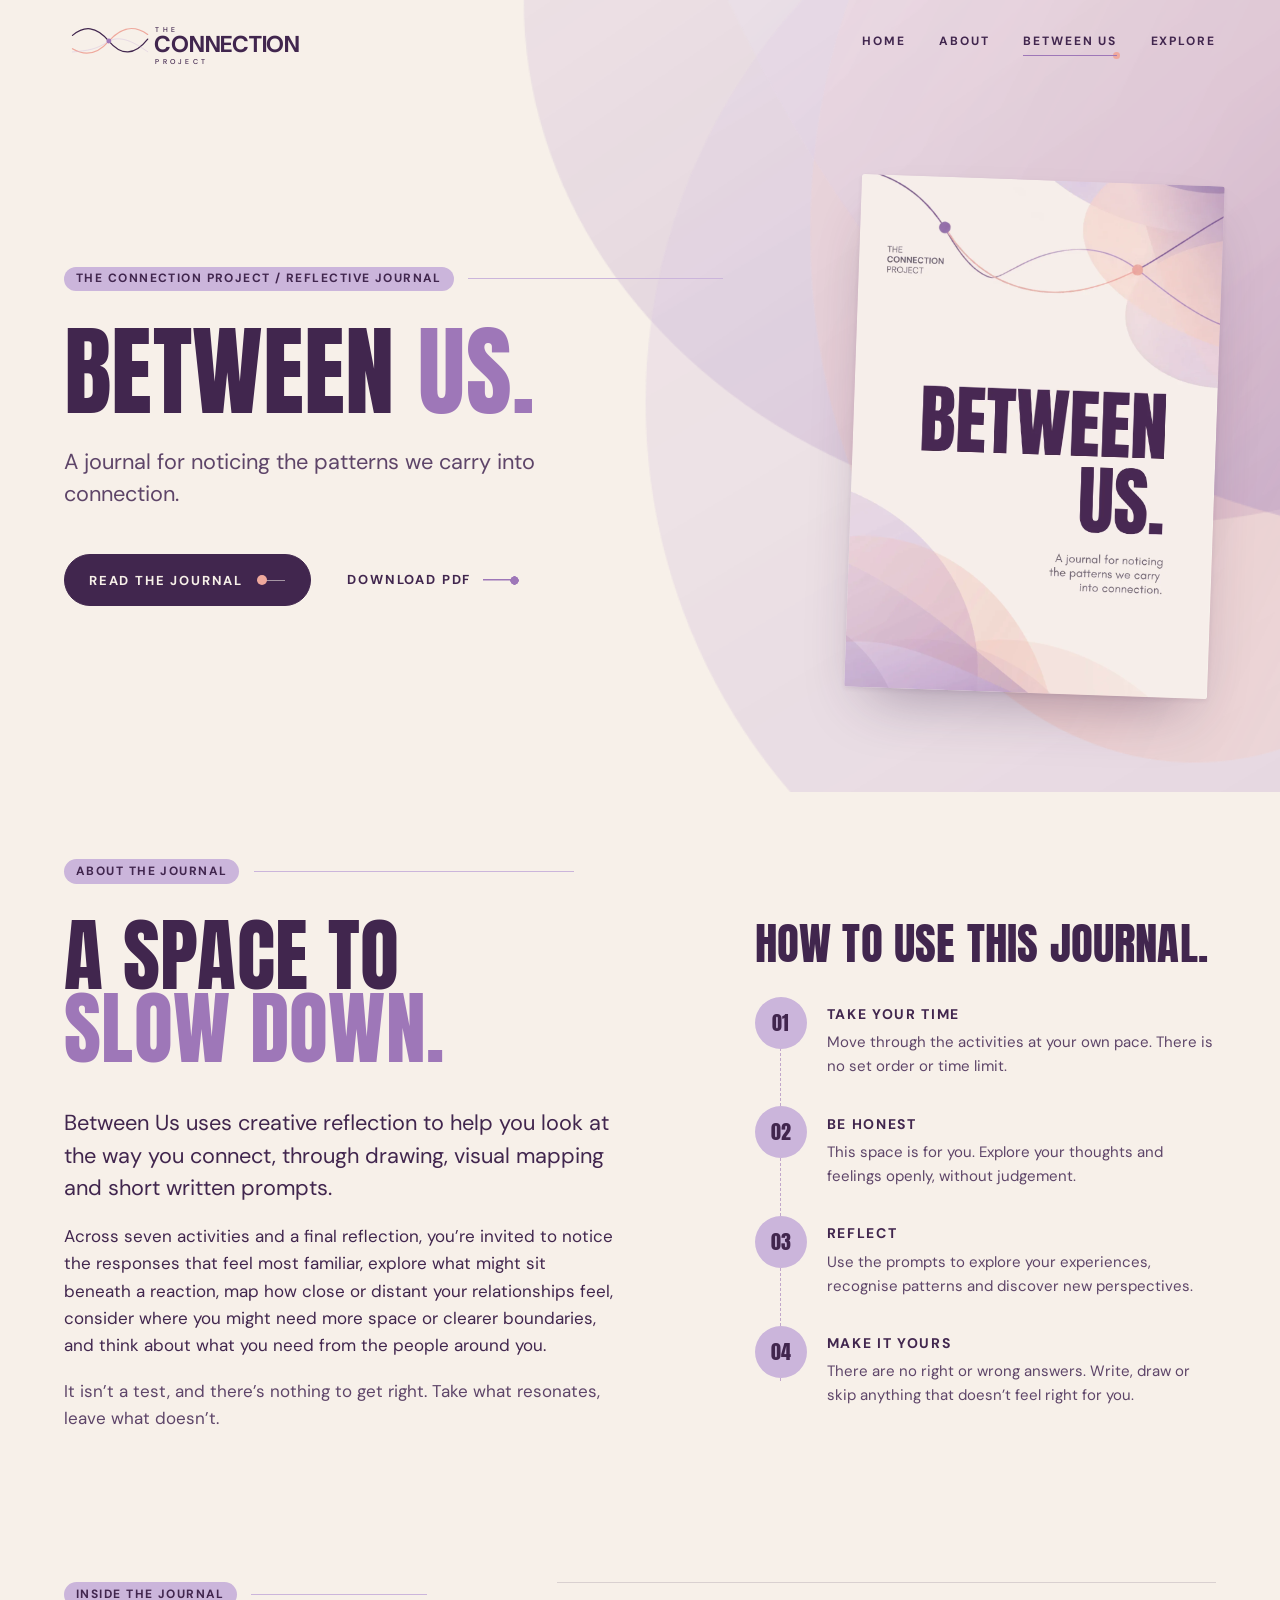
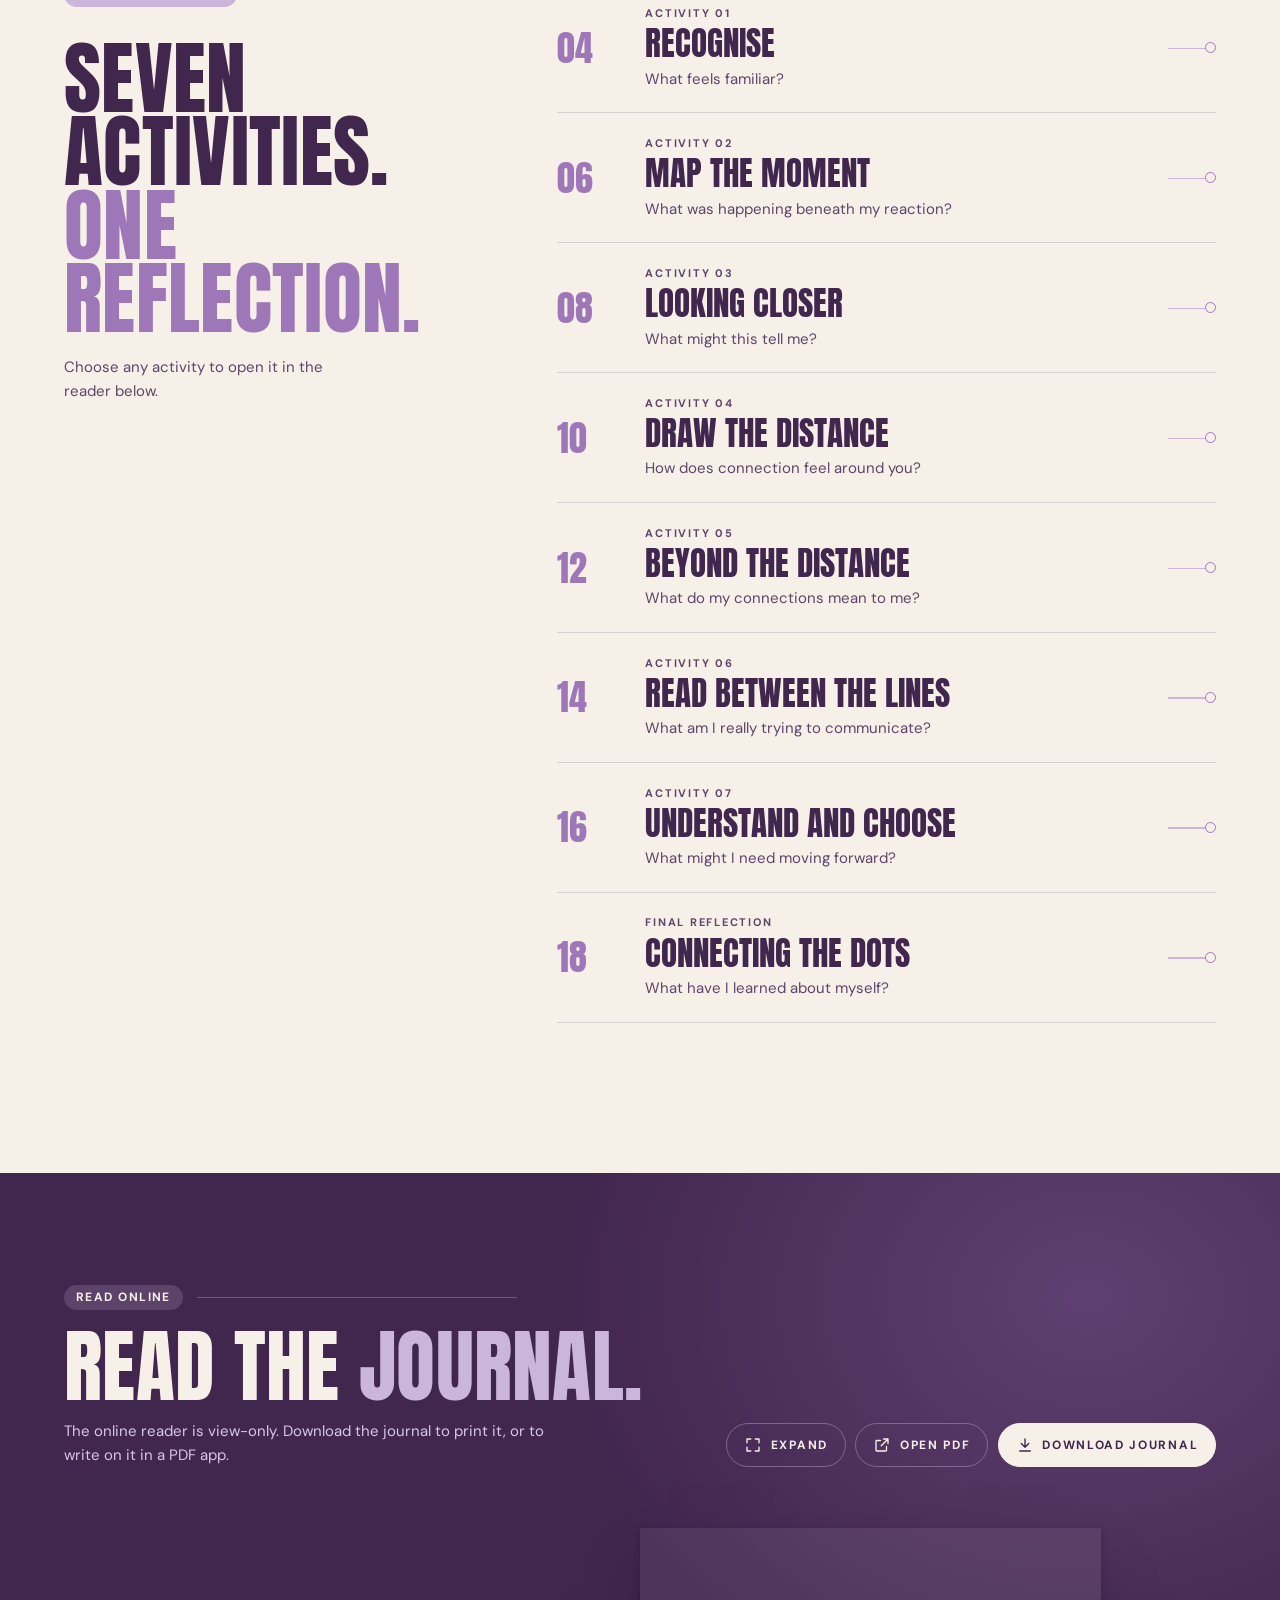
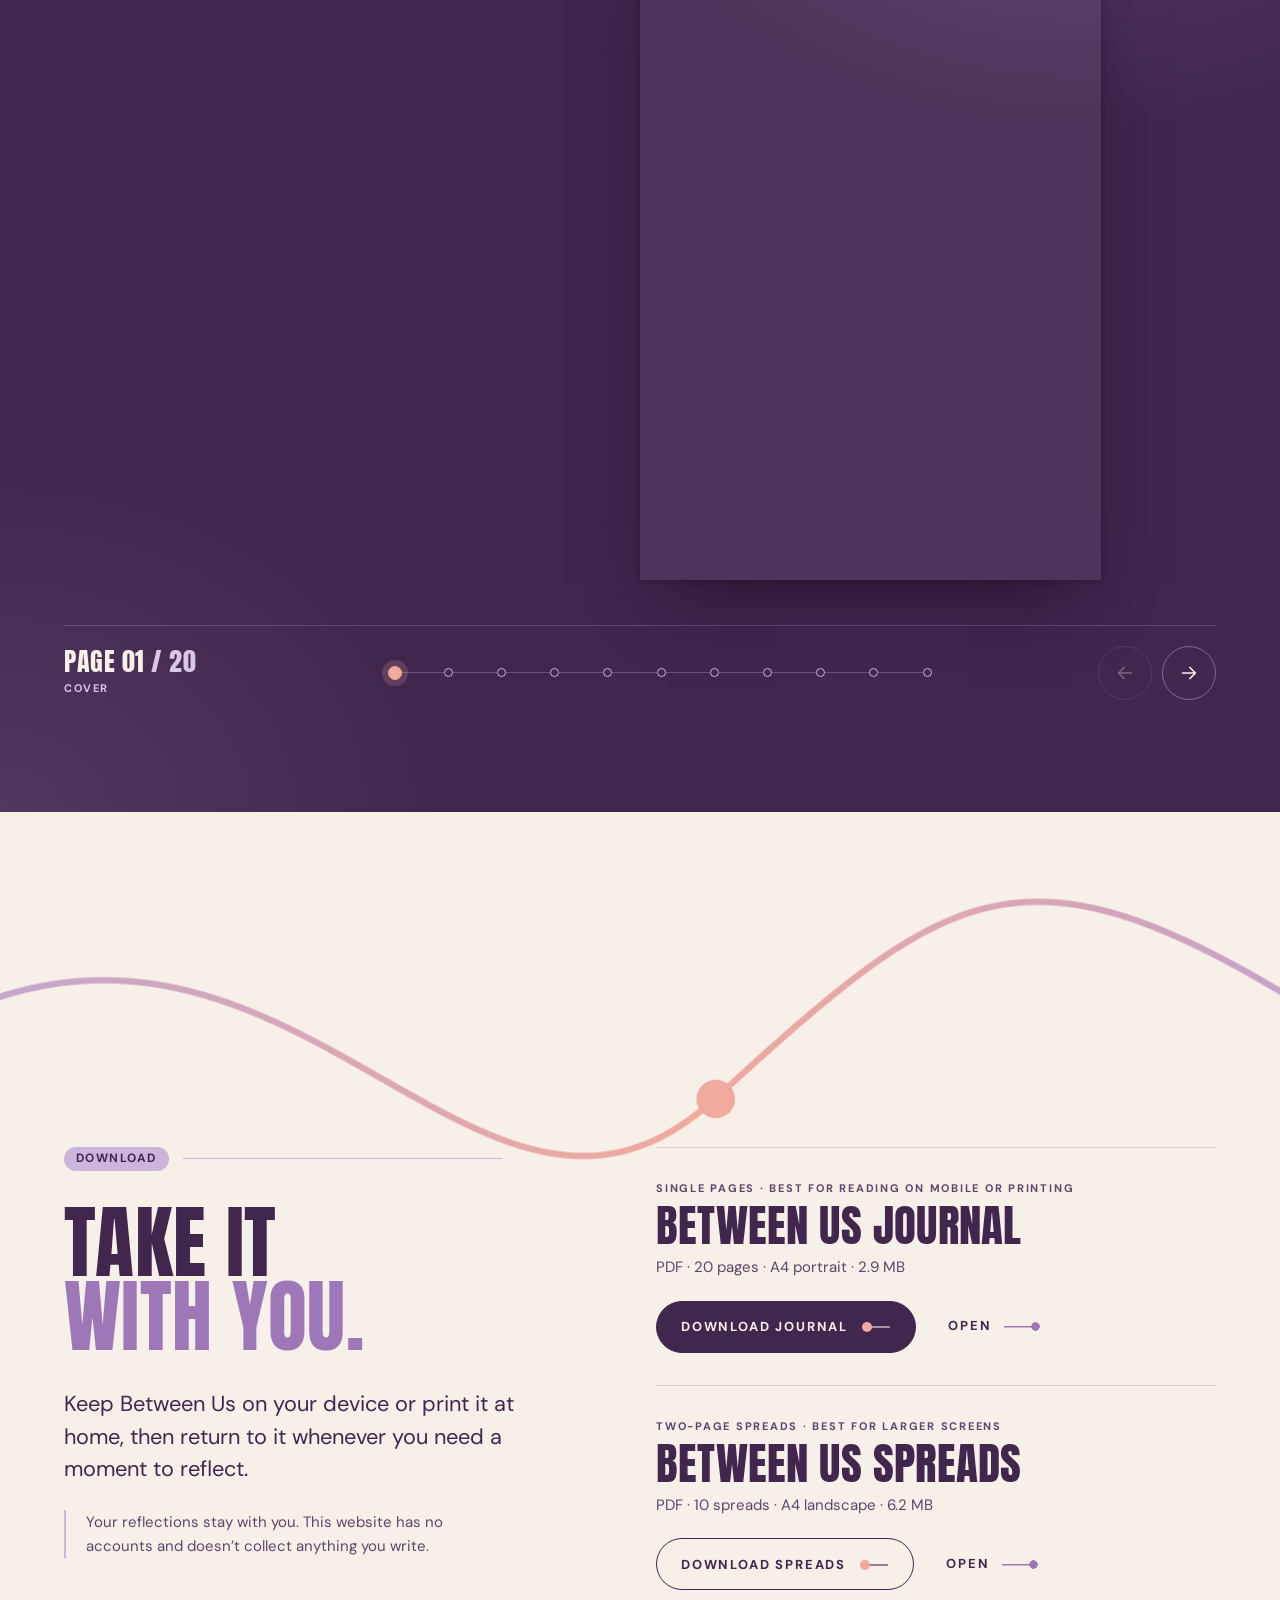
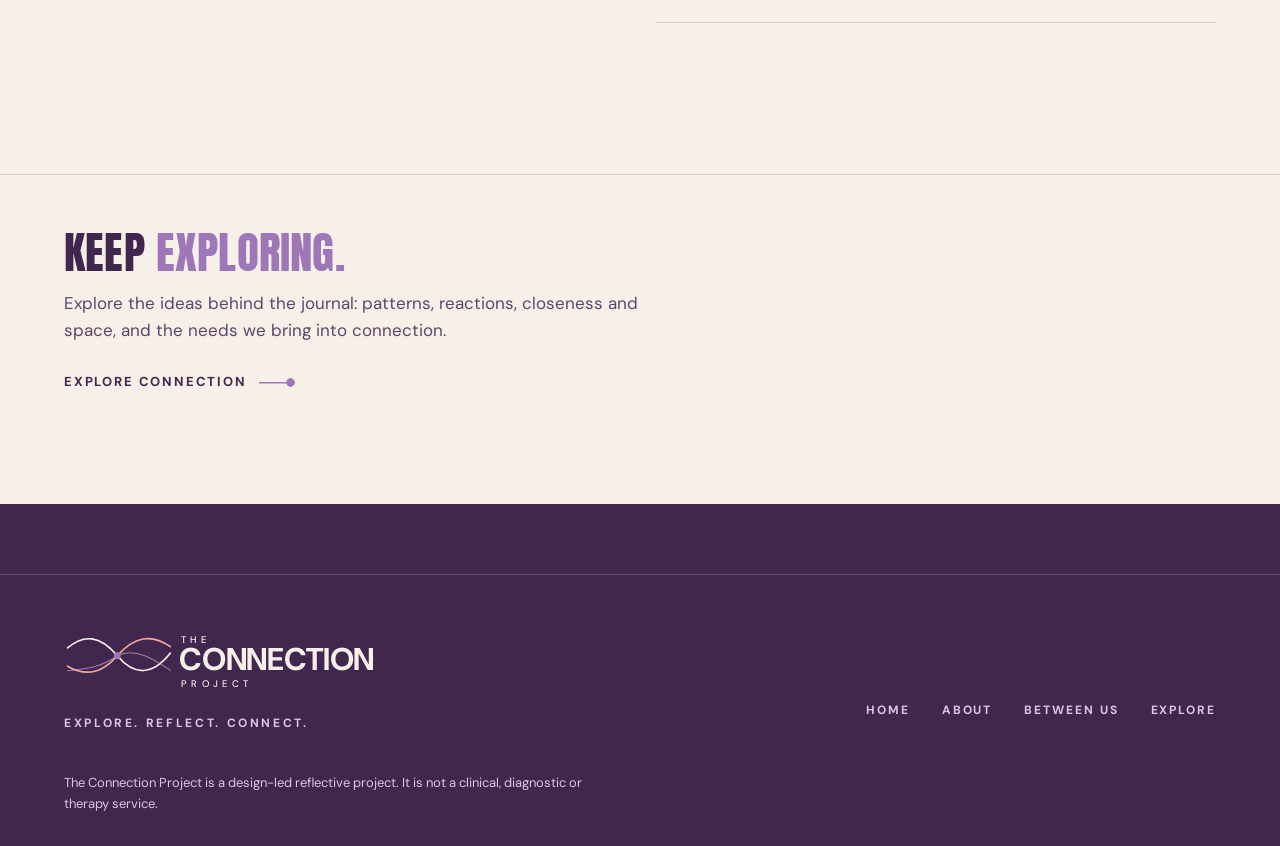
==== commit 43a9870a: "Final quality pass: accessibility, reader reliability and copy - Colour contrast: all text now meets" ====
--- a/between-us.html
+++ b/between-us.html
@@ -122,6 +122,7 @@
         <div>
           <div class="tab-rule"><span class="tab">Read online</span></div>
           <h2 id="reader-title" class="reader__title">Read the <span class="reader__hl">journal.</span></h2>
+          <p class="reader__note">The online reader is view-only. Download the journal to print it, or to write on it in a PDF app.</p>
         </div>
         <div class="reader__tools">
           <button type="button" class="reader__tool" data-reader-expand aria-pressed="false">
@@ -186,7 +187,7 @@
       <ul class="bu-files">
         <li class="bu-file" data-reveal>
           <div class="bu-file__info">
-            <p class="bu-file__kicker label">Single pages · Best for printing</p>
+            <p class="bu-file__kicker label">Single pages · Best for reading on mobile or printing</p>
             <h3 class="bu-file__name">Between Us journal</h3>
             <p class="bu-file__meta">PDF · 20 pages · A4 portrait · 2.9 MB</p>
           </div>
@@ -197,7 +198,7 @@
         </li>
         <li class="bu-file" data-reveal>
           <div class="bu-file__info">
-            <p class="bu-file__kicker label">Two-page spreads · Best for screens</p>
+            <p class="bu-file__kicker label">Two-page spreads · Best for larger screens</p>
             <h3 class="bu-file__name">Between Us spreads</h3>
             <p class="bu-file__meta">PDF · 10 spreads · A4 landscape · 6.2 MB</p>
           </div>
--- a/css/main.css
+++ b/css/main.css
@@ -14,6 +14,7 @@
 
   /* Derived tints (kept within the brand family) */
   --plum-soft: #5E4569;     /* secondary text on cream (AA) */
+  --orchid-deep: #7B5596;   /* orchid for SMALL text: 5.1:1 on cream, 4.7:1 on lilac wash (orchid itself is for large type only) */
   --lilac-wash: #EDE2EE;    /* tinted panels */
   --lilac-on-plum: #D9C7E6; /* body text on plum (AA) */
   --rule: rgba(65, 38, 78, 0.16);
@@ -529,4 +530,8 @@
   .page-hero__grid { grid-template-columns: minmax(0, 1fr); }
   .page-hero__text, .page-hero__media { grid-column: 1 / -1; }
   .page-hero__cover { width: min(70%, 320px); }
-}
+  .page-hero__deco {
+    -webkit-mask-image: linear-gradient(to bottom, #000 20%, transparent 55%);
+    mask-image: linear-gradient(to bottom, #000 20%, transparent 55%);
+  }
+}
--- a/css/between-us.css
+++ b/css/between-us.css
@@ -172,6 +172,7 @@
 }
 .reader__head .tab-rule { margin-bottom: 1.25rem; }
 .reader__title { font-size: var(--fs-h2); }
+.reader__note { max-width: 50ch; margin-top: 1rem; color: var(--lilac-on-plum); font-size: var(--fs-small); }
 .reader__hl { color: var(--lilac); }
 .reader__tools { display: flex; flex-wrap: wrap; gap: 0.6rem; }
 
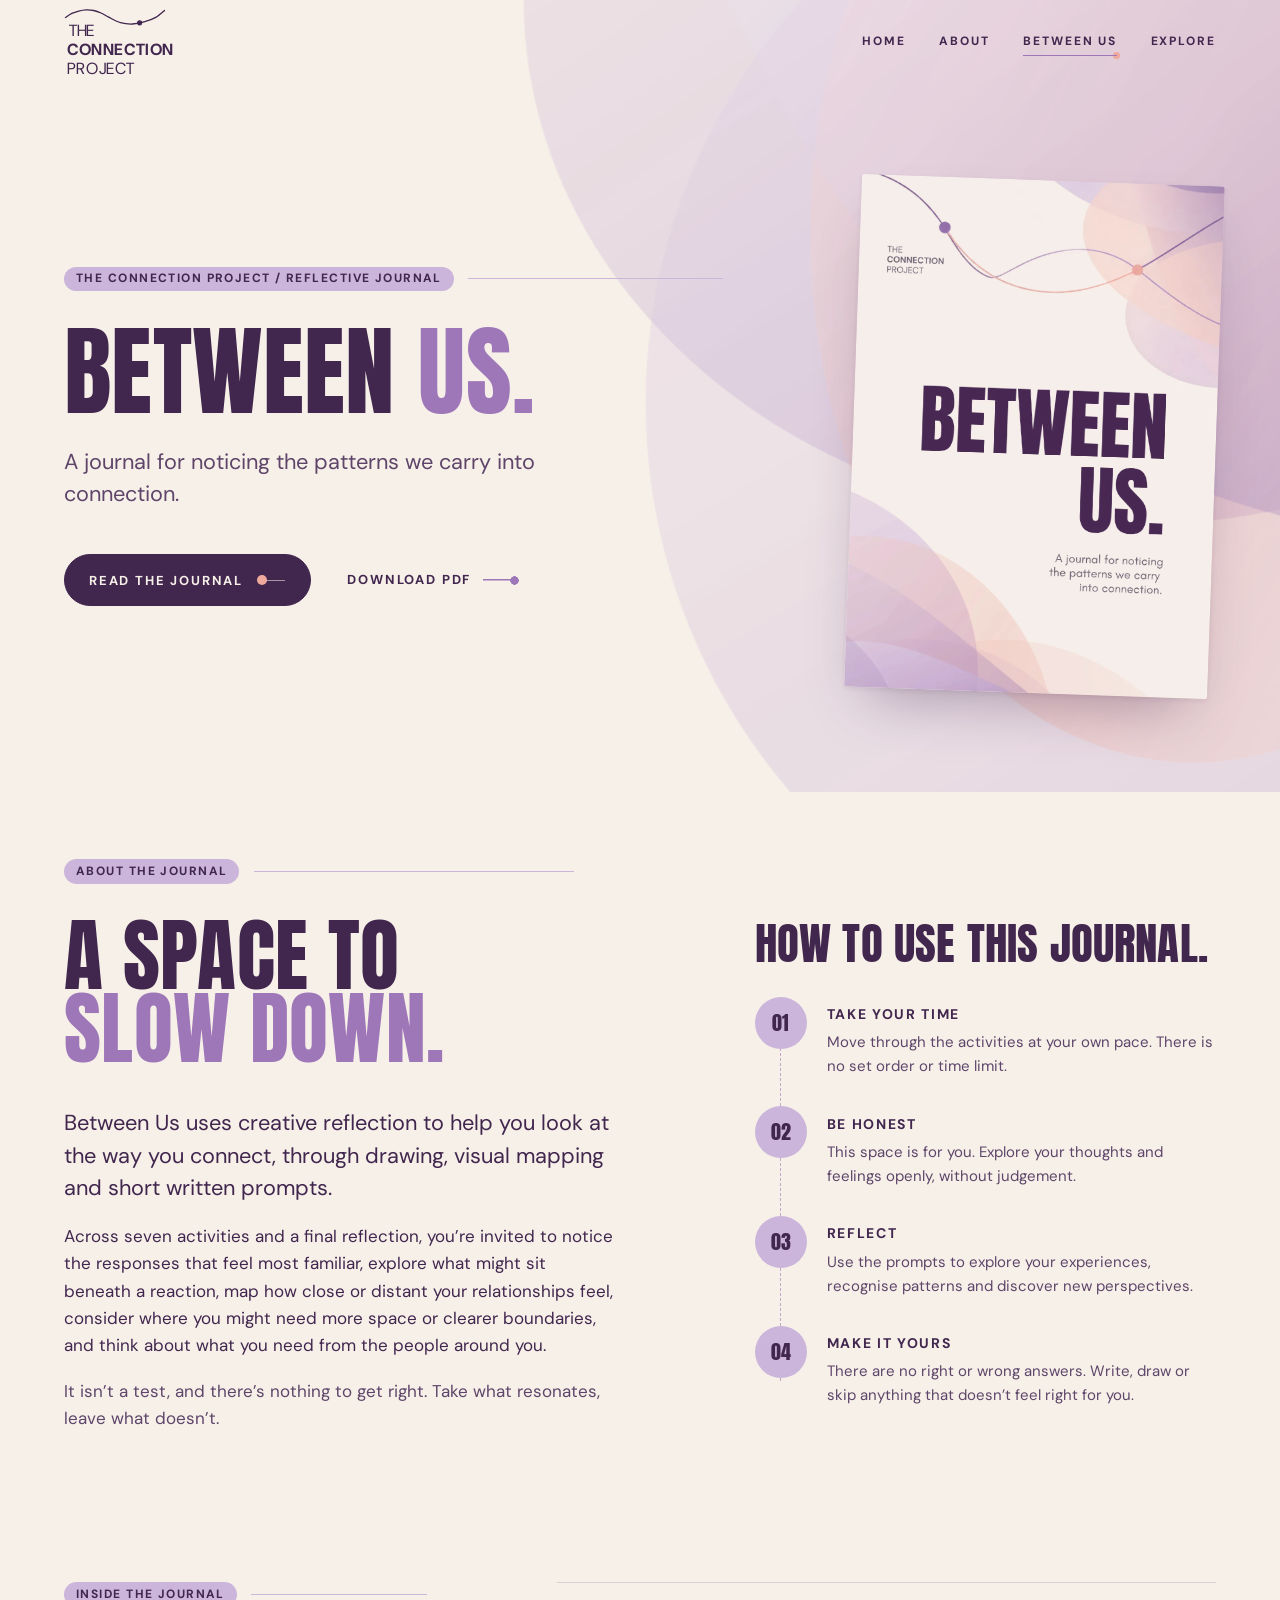
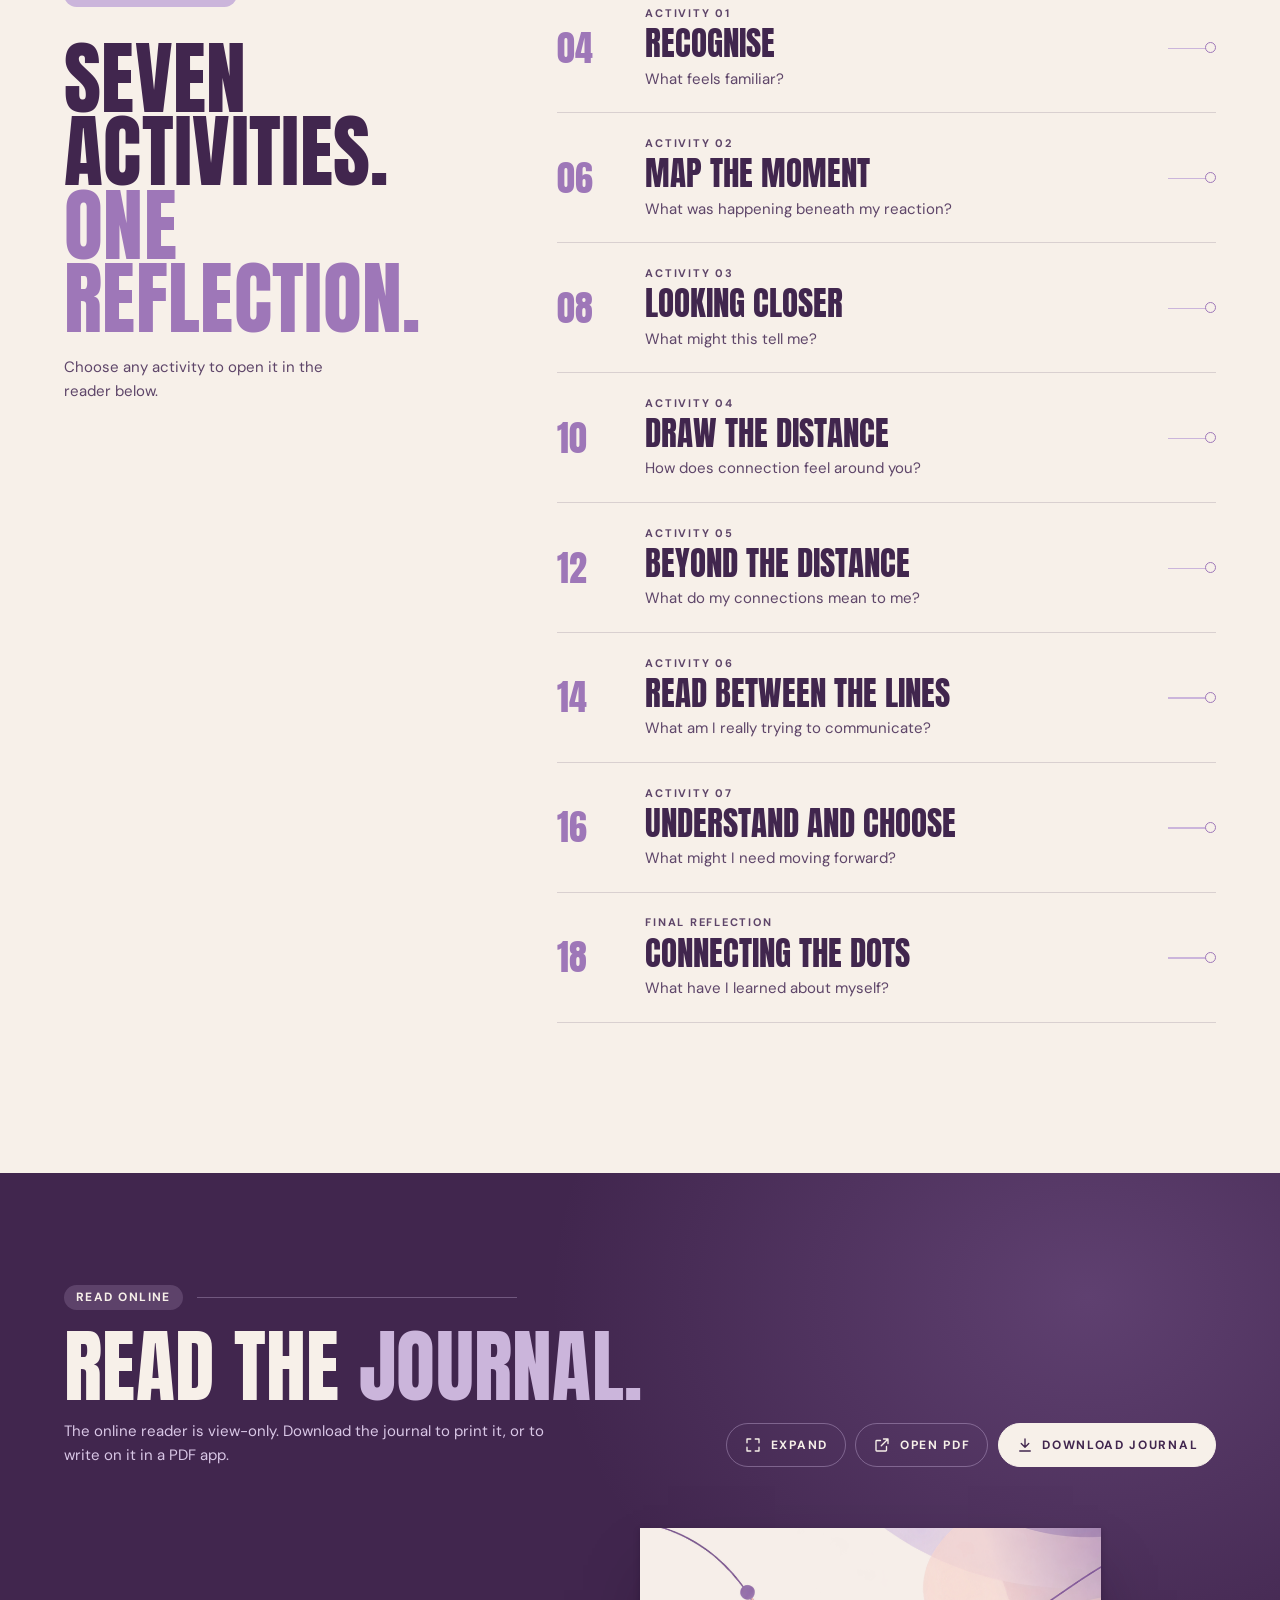
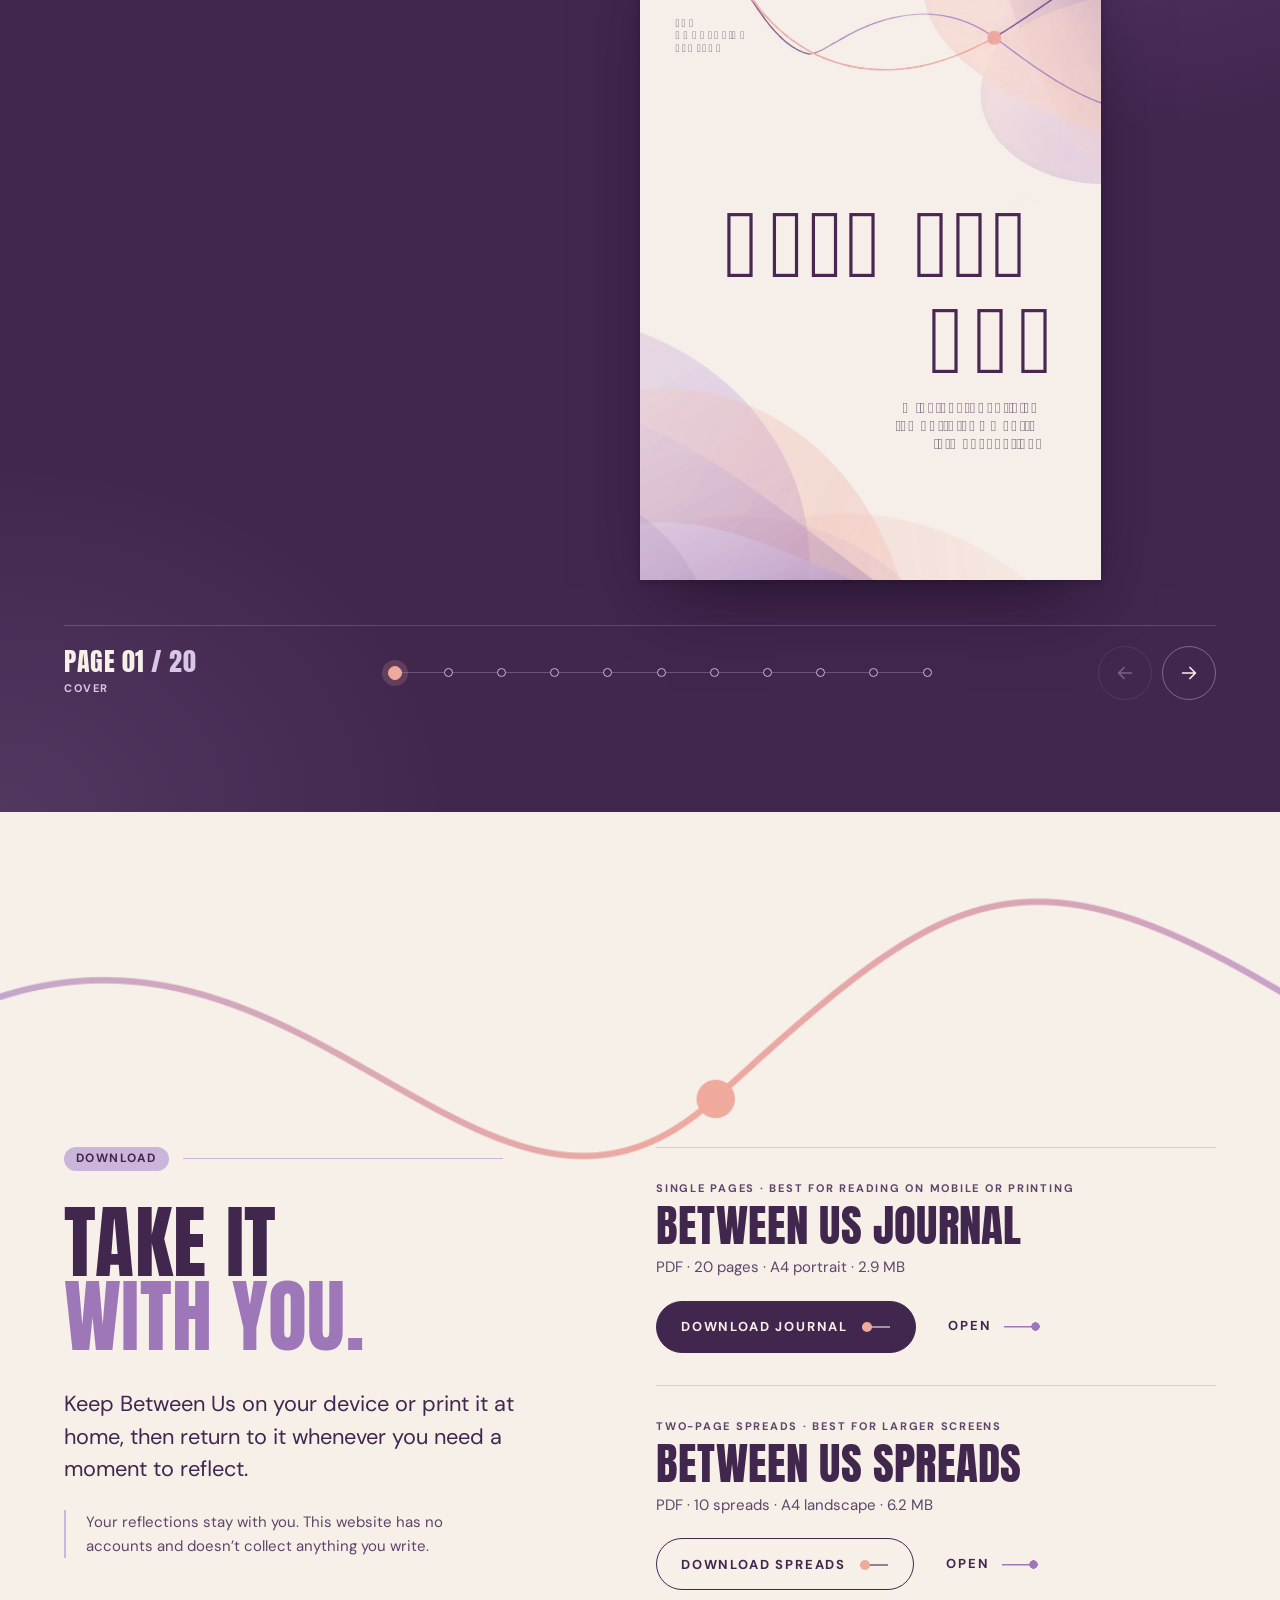
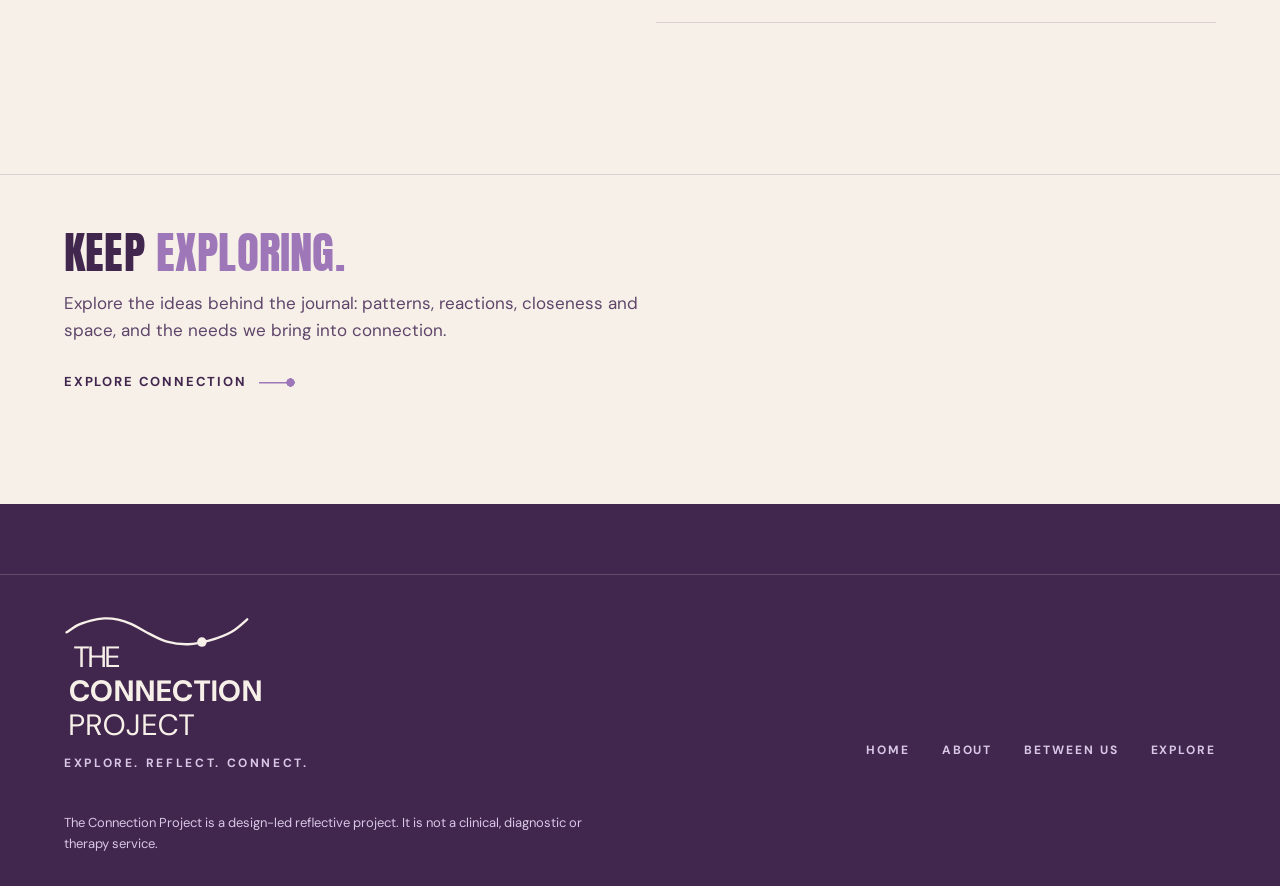
==== commit 412a0fc9: "New stacked logo: line and node above THE / CONNECTION / PROJECT Rebuilt from the supplied artwork a" ====
--- a/between-us.html
+++ b/between-us.html
@@ -20,17 +20,13 @@
 <header class="site-header" data-header>
   <div class="wrap site-header__inner">
     <a class="logo" href="./" aria-label="The Connection Project, home">
-      <svg class="logo__svg" viewBox="0 0 960 240" aria-hidden="true" focusable="false">
-        <g transform="translate(20,52) scale(0.99)" fill="none" stroke-linecap="round">
-          <path d="M 14 42 C 61 2, 109 3, 161 65 C 211 125, 265 124, 318 57" stroke="#41264E" stroke-width="5"/>
-          <path d="M 14 96 C 68 128, 116 117, 161 65 C 211 9, 260 -2, 318 38" stroke="#EFA99D" stroke-width="5"/>
-          <path d="M 14 109 C 79 103, 111 99, 161 65 C 217 36, 280 83, 318 108" stroke="#CBB5DB" stroke-width="3" opacity="0.5"/>
-          <circle cx="161" cy="65" r="10" fill="#9E77B8"/>
-        </g>
-        <g fill="#41264E" font-family="'DM Sans', 'Helvetica Neue', Arial, sans-serif">
-          <text x="365" y="78" font-size="28" font-weight="500" letter-spacing="13">THE</text>
-          <text x="361" y="158" font-size="92" font-weight="700" letter-spacing="-1">CONNECTION</text>
-          <text x="365" y="208" font-size="28" font-weight="500" letter-spacing="13">PROJECT</text>
+      <svg class="logo__svg" viewBox="190 616 1000 624" aria-hidden="true" focusable="false">
+        <path d="M203 703 C213 697 242 676 262 666 C282 656 303 650 325 644 C347 638 369 634 392 633 C415 632 439 634 462 639 C485 644 507 652 530 662 C553 672 570 685 600 700 C630 715 672 740 708 750 C744 760 780 764 816 763 C852 762 888 754 924 744 C960 734 1001 720 1032 702 C1063 684 1099 649 1112 638" fill="none" stroke="#41264E" stroke-width="12" stroke-linecap="round"/>
+        <circle cx="884" cy="752" r="24" fill="#41264E"/>
+        <g fill="#41264E" font-family="'DM Sans', 'Helvetica Neue', Arial, sans-serif" font-size="148">
+          <text x="239" y="877" font-weight="400" letter-spacing="-4.5">THE</text>
+          <text x="214" y="1050" font-weight="700" letter-spacing="3.5">CONNECTION</text>
+          <text x="216" y="1222" font-weight="400" letter-spacing="5.5">PROJECT</text>
         </g>
       </svg>
     </a>
@@ -225,17 +221,13 @@
 <footer class="site-footer">
   <div class="wrap footer__inner">
     <div>
-      <svg class="footer__logo" viewBox="0 0 960 240" role="img" aria-label="The Connection Project">
-        <g transform="translate(20,52) scale(0.99)" fill="none" stroke-linecap="round">
-          <path d="M 14 42 C 61 2, 109 3, 161 65 C 211 125, 265 124, 318 57" stroke="#F7F0E9" stroke-width="5"/>
-          <path d="M 14 96 C 68 128, 116 117, 161 65 C 211 9, 260 -2, 318 38" stroke="#EFA99D" stroke-width="5"/>
-          <path d="M 14 109 C 79 103, 111 99, 161 65 C 217 36, 280 83, 318 108" stroke="#CBB5DB" stroke-width="3" opacity="0.65"/>
-          <circle cx="161" cy="65" r="10" fill="#9E77B8"/>
-        </g>
-        <g fill="#F7F0E9" font-family="'DM Sans', 'Helvetica Neue', Arial, sans-serif">
-          <text x="365" y="78" font-size="28" font-weight="500" letter-spacing="13">THE</text>
-          <text x="361" y="158" font-size="92" font-weight="700" letter-spacing="-1">CONNECTION</text>
-          <text x="365" y="208" font-size="28" font-weight="500" letter-spacing="13">PROJECT</text>
+      <svg class="footer__logo" viewBox="190 616 1000 624" role="img" aria-label="The Connection Project">
+        <path d="M203 703 C213 697 242 676 262 666 C282 656 303 650 325 644 C347 638 369 634 392 633 C415 632 439 634 462 639 C485 644 507 652 530 662 C553 672 570 685 600 700 C630 715 672 740 708 750 C744 760 780 764 816 763 C852 762 888 754 924 744 C960 734 1001 720 1032 702 C1063 684 1099 649 1112 638" fill="none" stroke="#F7F0E9" stroke-width="12" stroke-linecap="round"/>
+        <circle cx="884" cy="752" r="24" fill="#F7F0E9"/>
+        <g fill="#F7F0E9" font-family="'DM Sans', 'Helvetica Neue', Arial, sans-serif" font-size="148">
+          <text x="239" y="877" font-weight="400" letter-spacing="-4.5">THE</text>
+          <text x="214" y="1050" font-weight="700" letter-spacing="3.5">CONNECTION</text>
+          <text x="216" y="1222" font-weight="400" letter-spacing="5.5">PROJECT</text>
         </g>
       </svg>
       <p class="footer__tag">Explore. Reflect. Connect.</p>
--- a/css/main.css
+++ b/css/main.css
@@ -270,8 +270,8 @@
   min-height: var(--header-h);
 }
 
-/* Logo: primary logo (left aligned) in brand colours, set in DM Sans; inlined so the web font renders */
-.logo__svg { display: block; height: 60px; width: auto; aspect-ratio: 960 / 240; overflow: visible; }
+/* Logo: stacked logo (line + node above THE / CONNECTION / PROJECT) in brand plum, set in DM Sans; inlined so the web font renders */
+.logo__svg { display: block; height: 68px; width: auto; aspect-ratio: 1000 / 624; overflow: visible; }
 
 .site-nav ul { display: flex; gap: clamp(1.25rem, 2.6vw, 2.75rem); }
 .site-nav a {
@@ -368,11 +368,11 @@
 }
 
 @media (max-width: 1023px) {
-  .logo__svg { height: 54px; }
+  .logo__svg { height: 62px; }
 }
 @media (max-width: 440px) {
   :root { --header-h: 76px; }
-  .logo__svg { height: 46px; }
+  .logo__svg { height: 56px; }
 }
 
 /* ---------- Footer ---------- */
@@ -390,7 +390,7 @@
   padding-top: 2.5rem;
   border-top: 1px solid var(--rule-on-plum);
 }
-.footer__logo { display: block; height: clamp(60px, 4vw + 40px, 84px); width: auto; aspect-ratio: 960 / 240; margin-left: -8px; overflow: visible; }
+.footer__logo { display: block; height: clamp(96px, 5vw + 60px, 132px); width: auto; aspect-ratio: 1000 / 624; overflow: visible; }
 .footer__name {
   font-family: var(--font-display);
   font-size: clamp(1.75rem, 1.2rem + 2vw, 2.75rem);
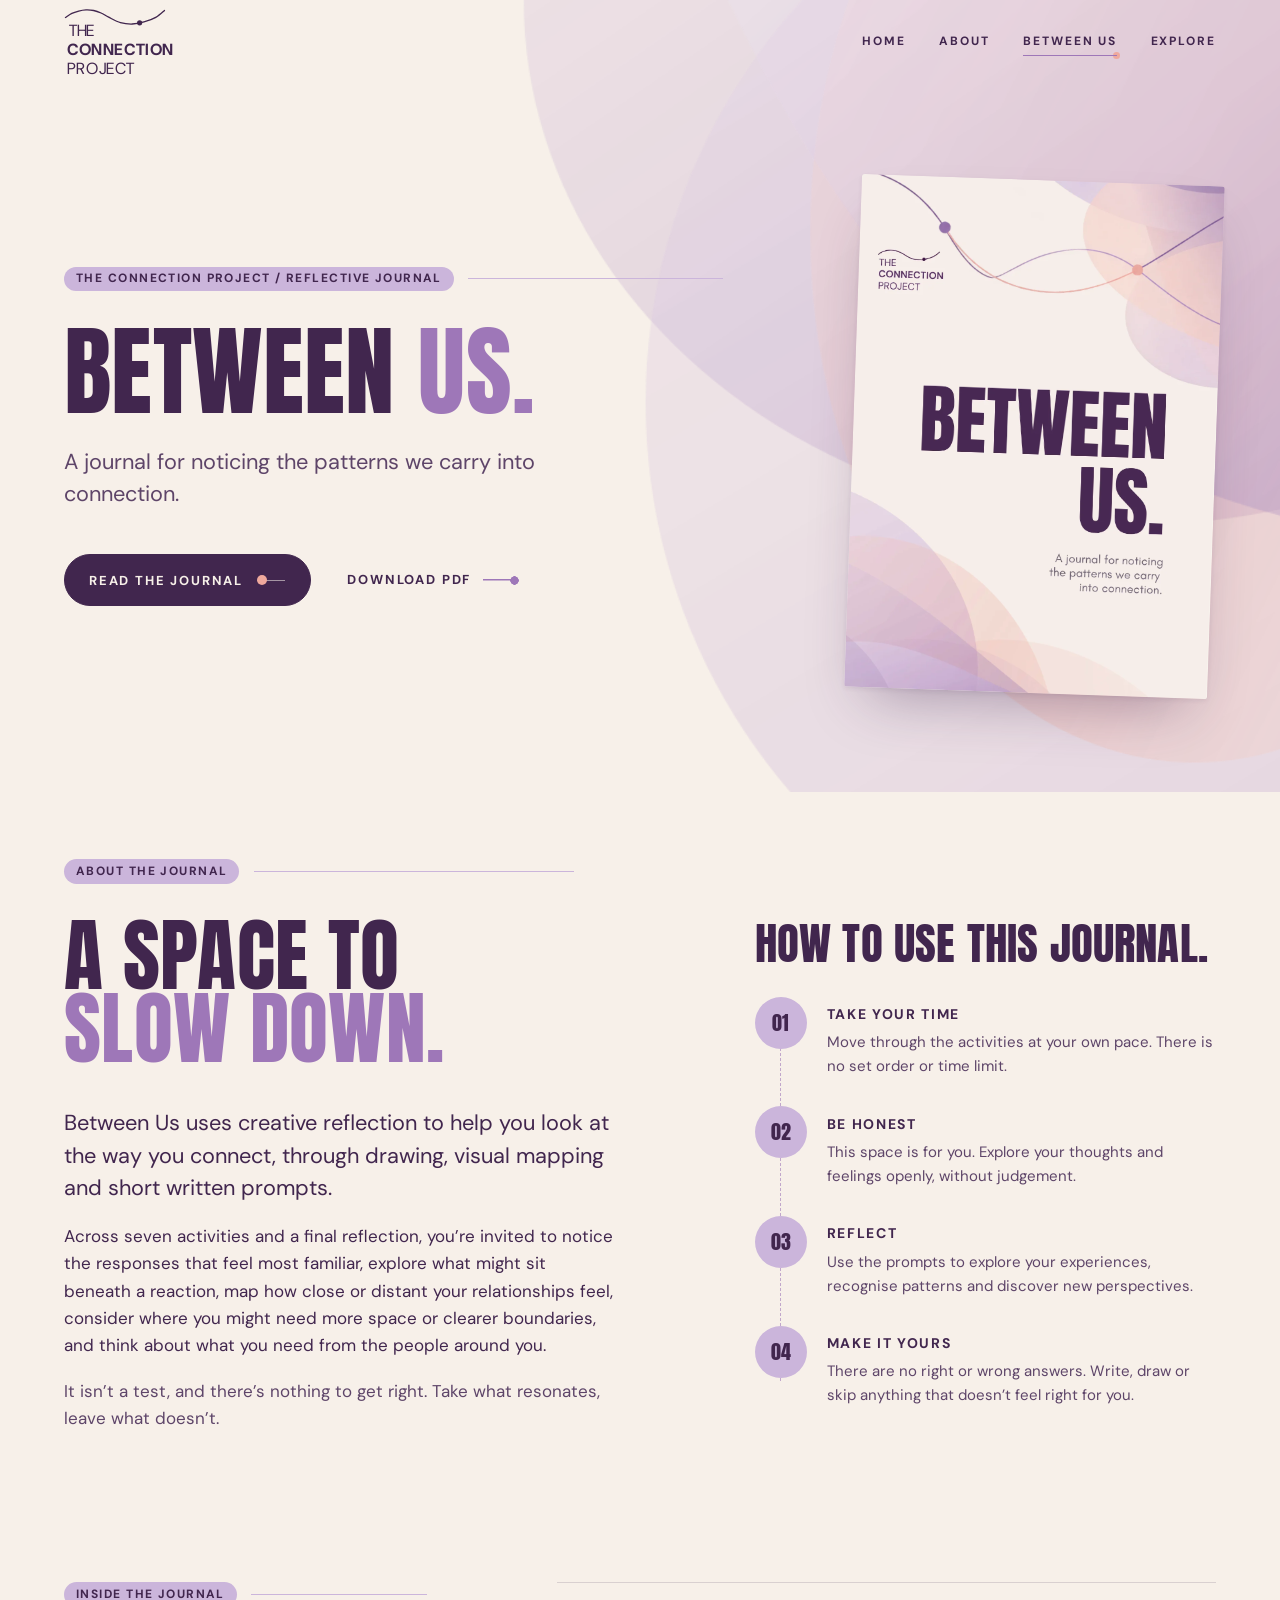
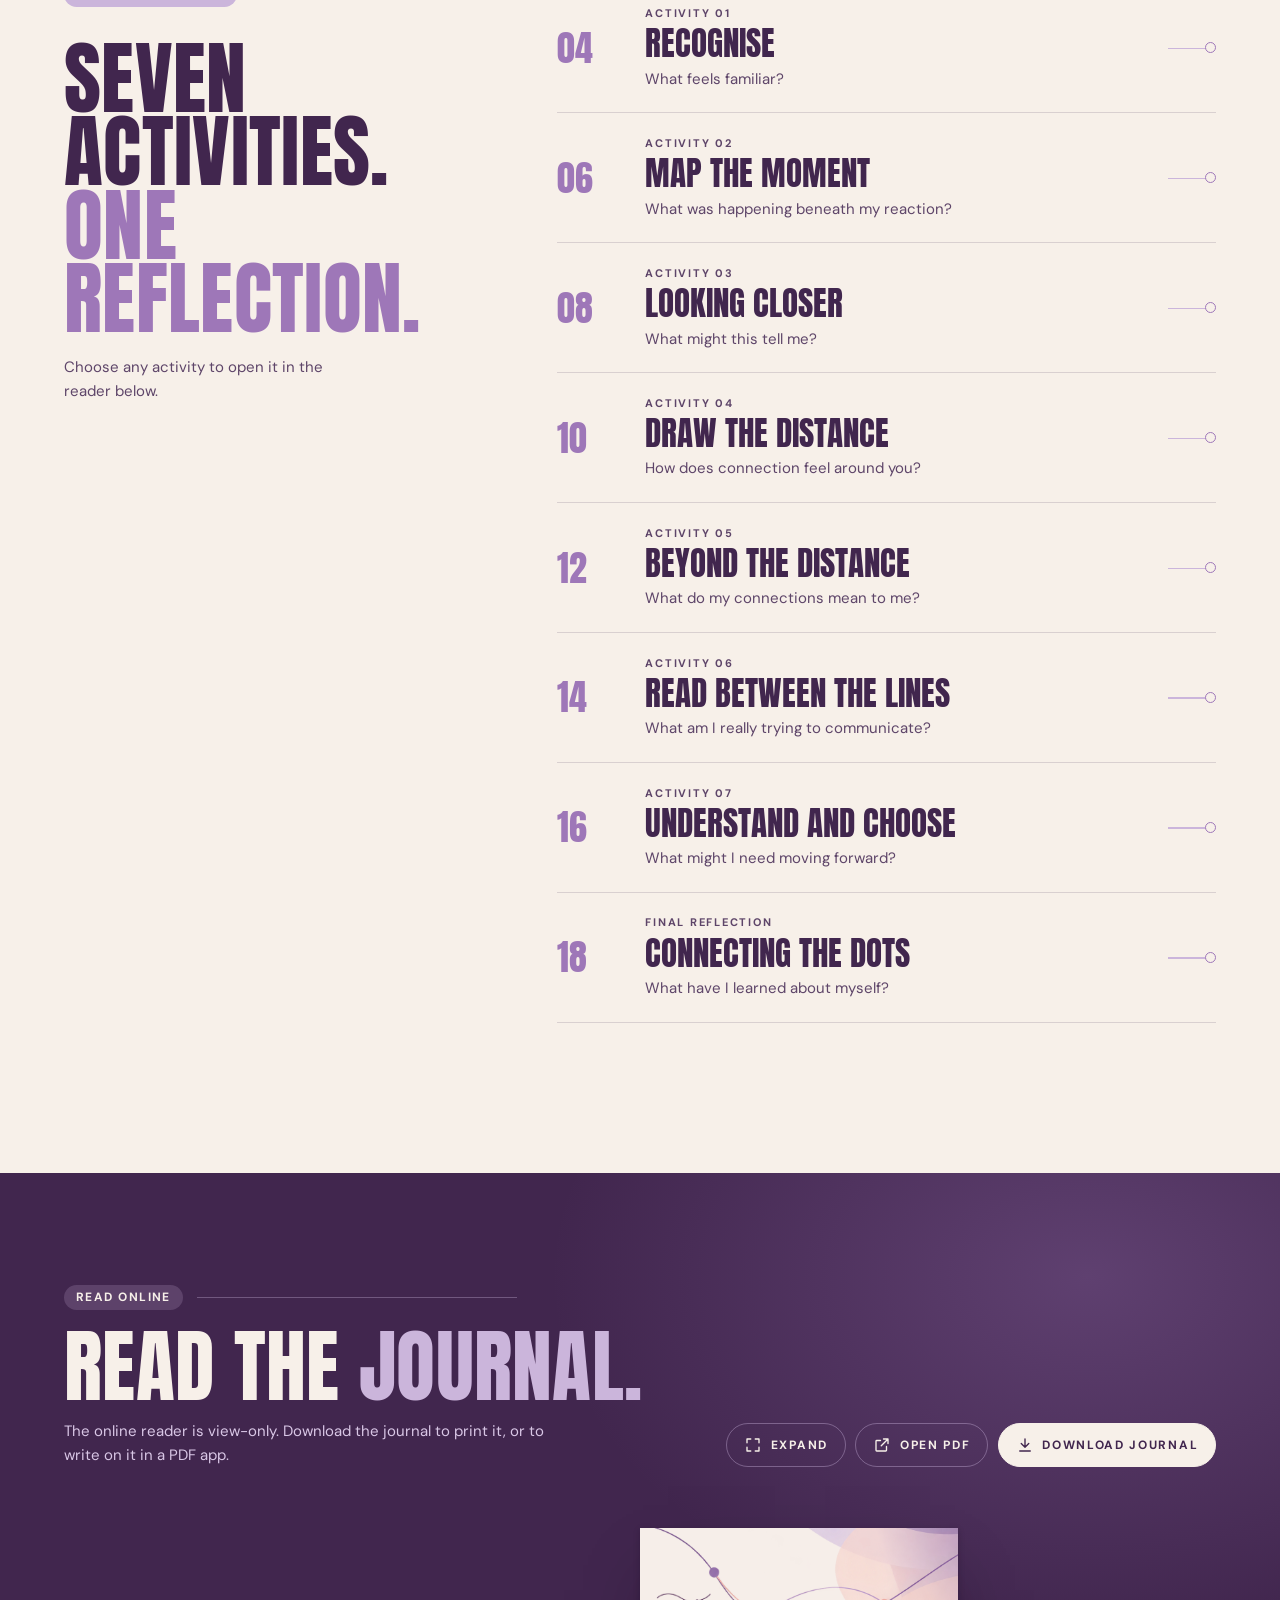
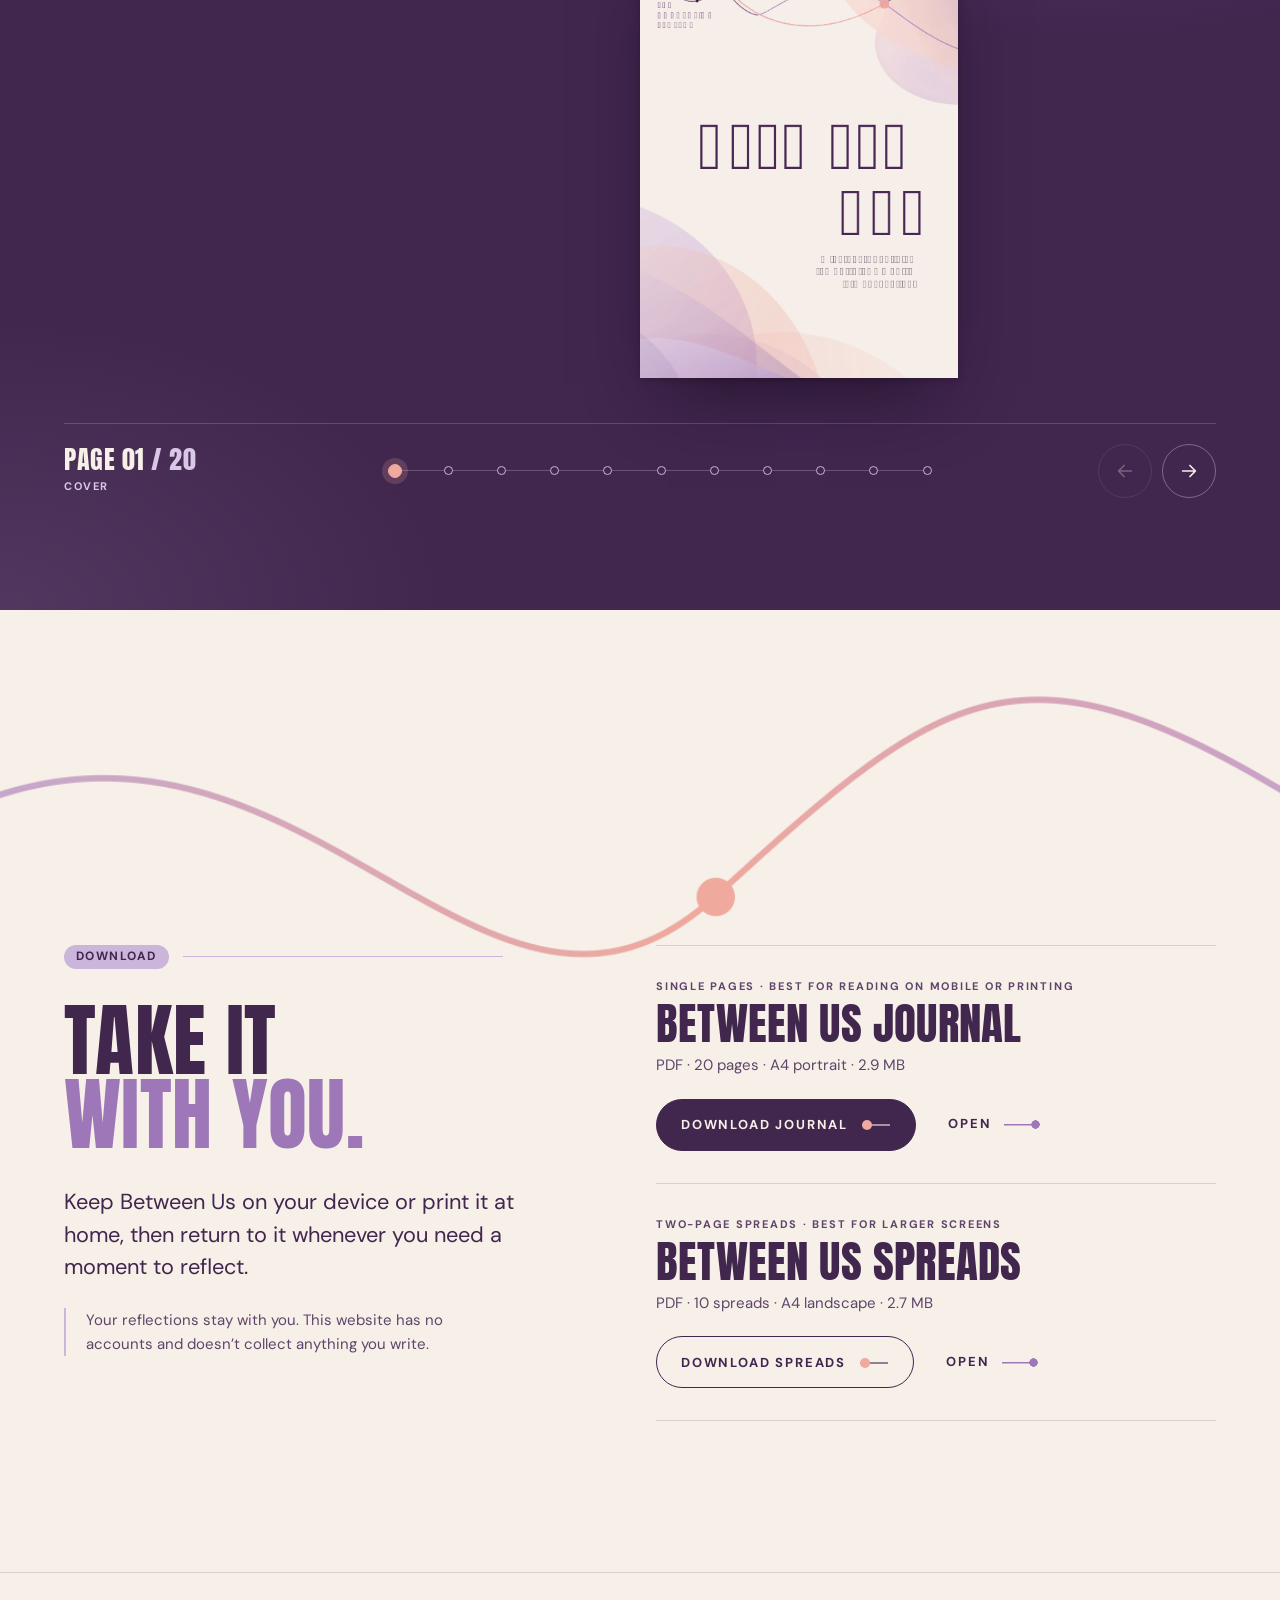
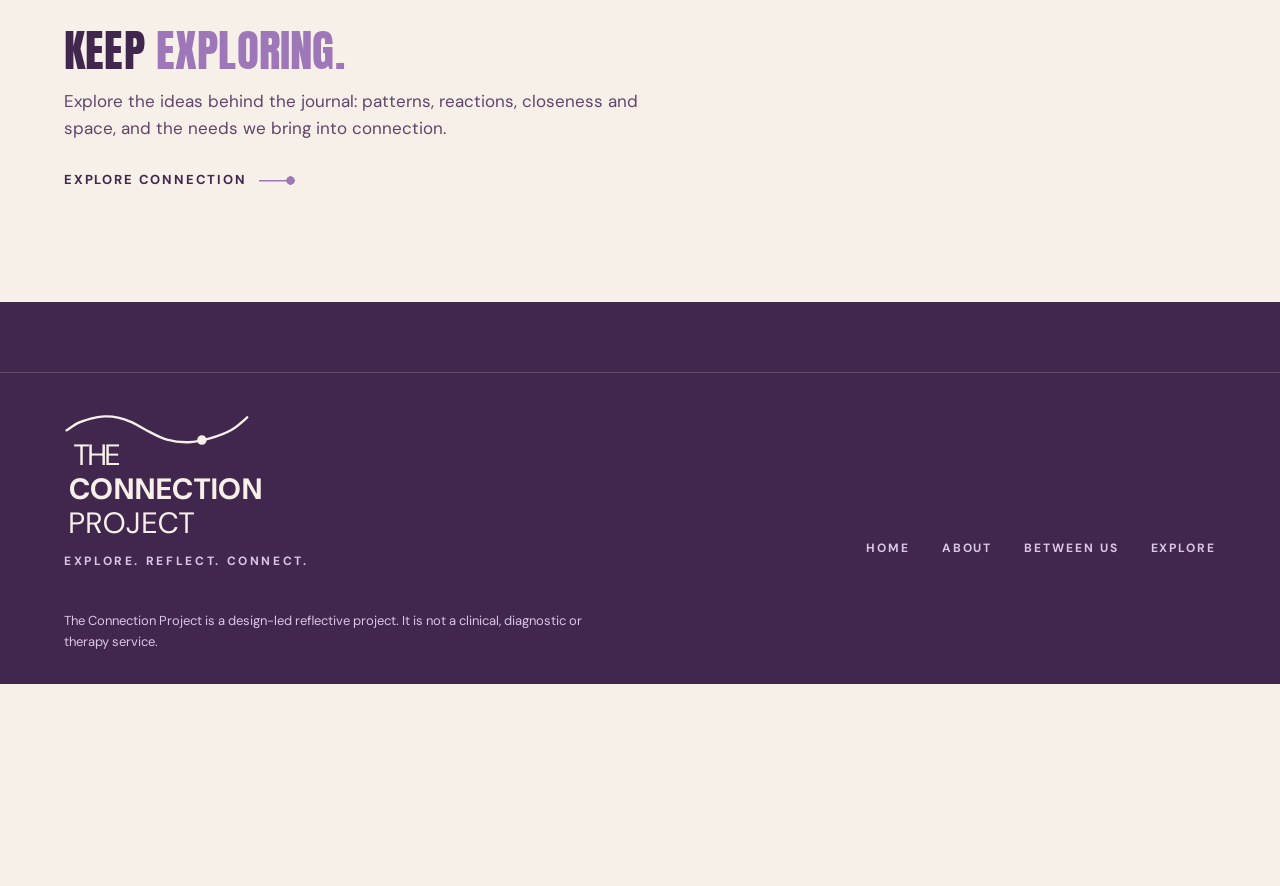
==== commit c49d9a3c: "Update Between Us journal to the final version with the new logo - Replace the journal PDF with the " ====
--- a/between-us.html
+++ b/between-us.html
@@ -196,7 +196,7 @@
           <div class="bu-file__info">
             <p class="bu-file__kicker label">Two-page spreads · Best for larger screens</p>
             <h3 class="bu-file__name">Between Us spreads</h3>
-            <p class="bu-file__meta">PDF · 10 spreads · A4 landscape · 6.2 MB</p>
+            <p class="bu-file__meta">PDF · 10 spreads · A4 landscape · 2.7 MB</p>
           </div>
           <div class="bu-file__actions">
             <a class="btn btn--outline" href="assets/journal/between-us-spreads.pdf" download="Between-Us-Journal-Spreads.pdf">Download spreads <span class="btn__node" aria-hidden="true"></span></a>
